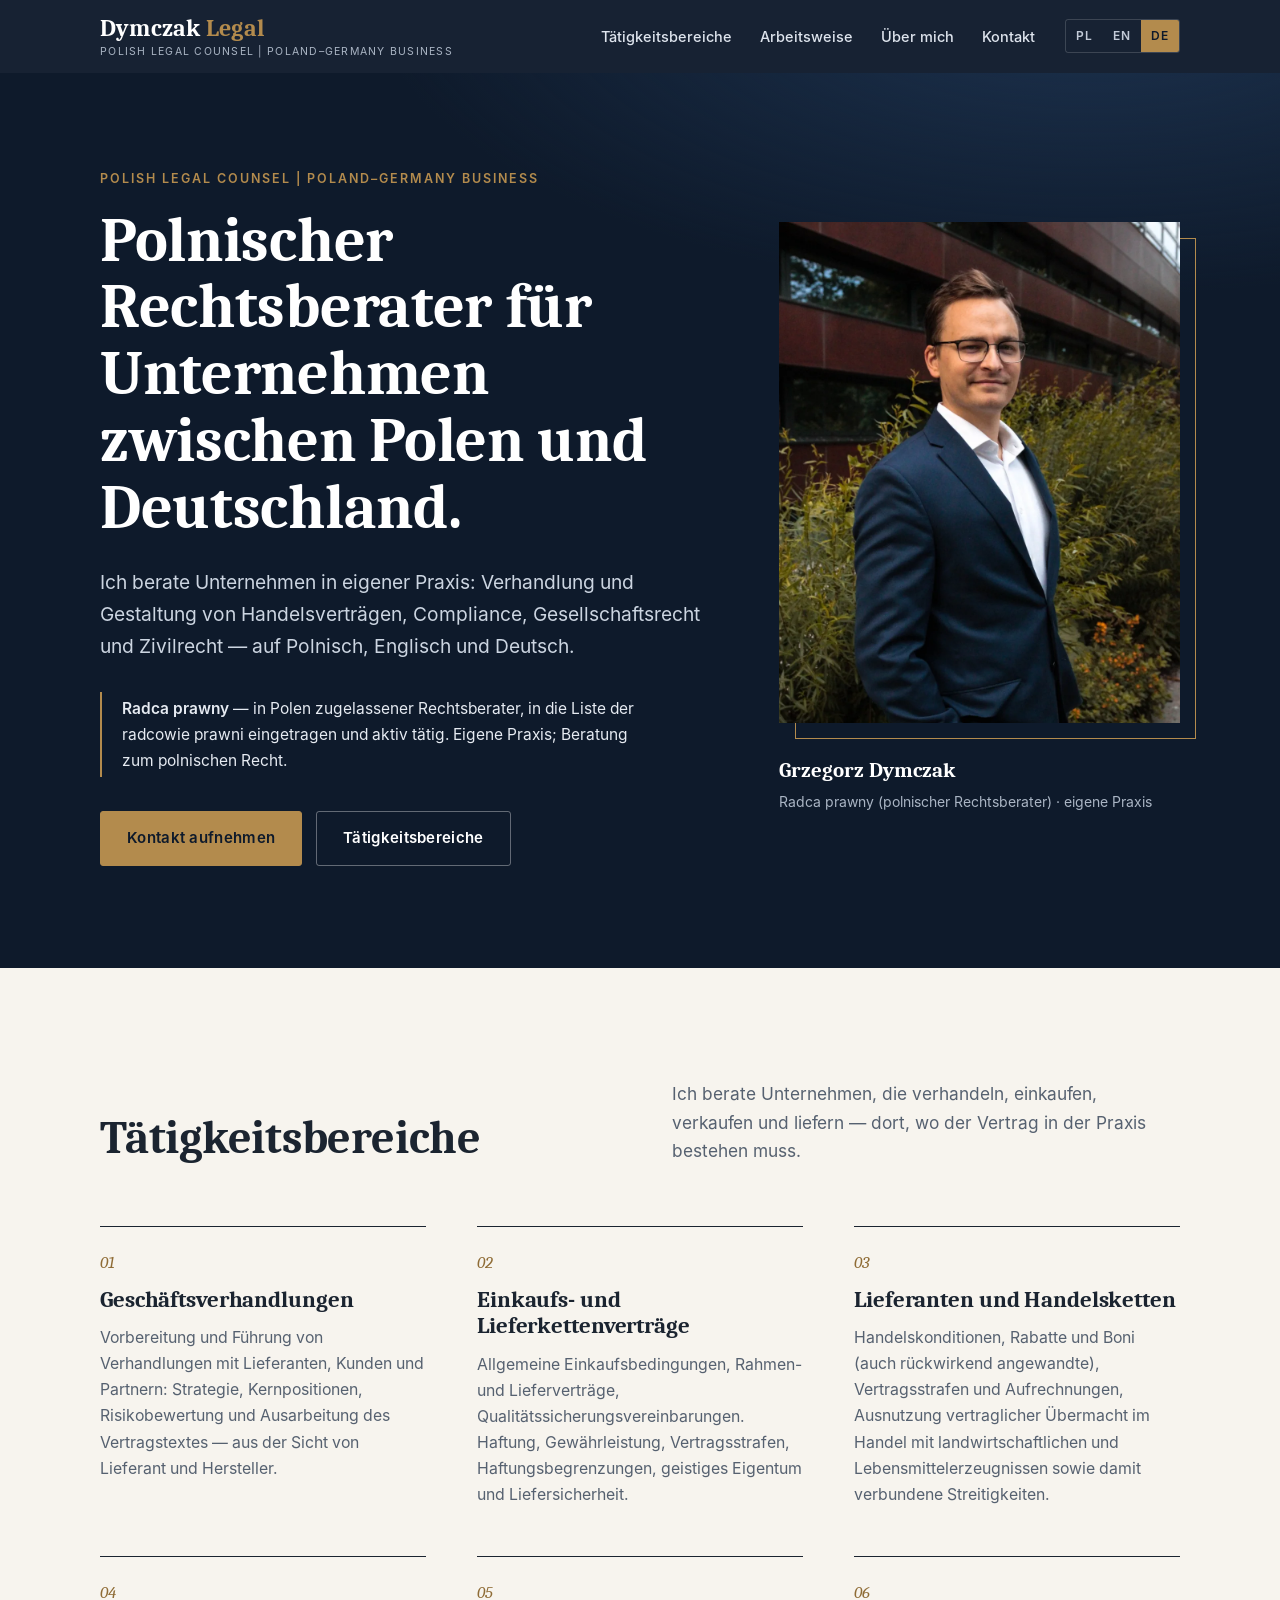
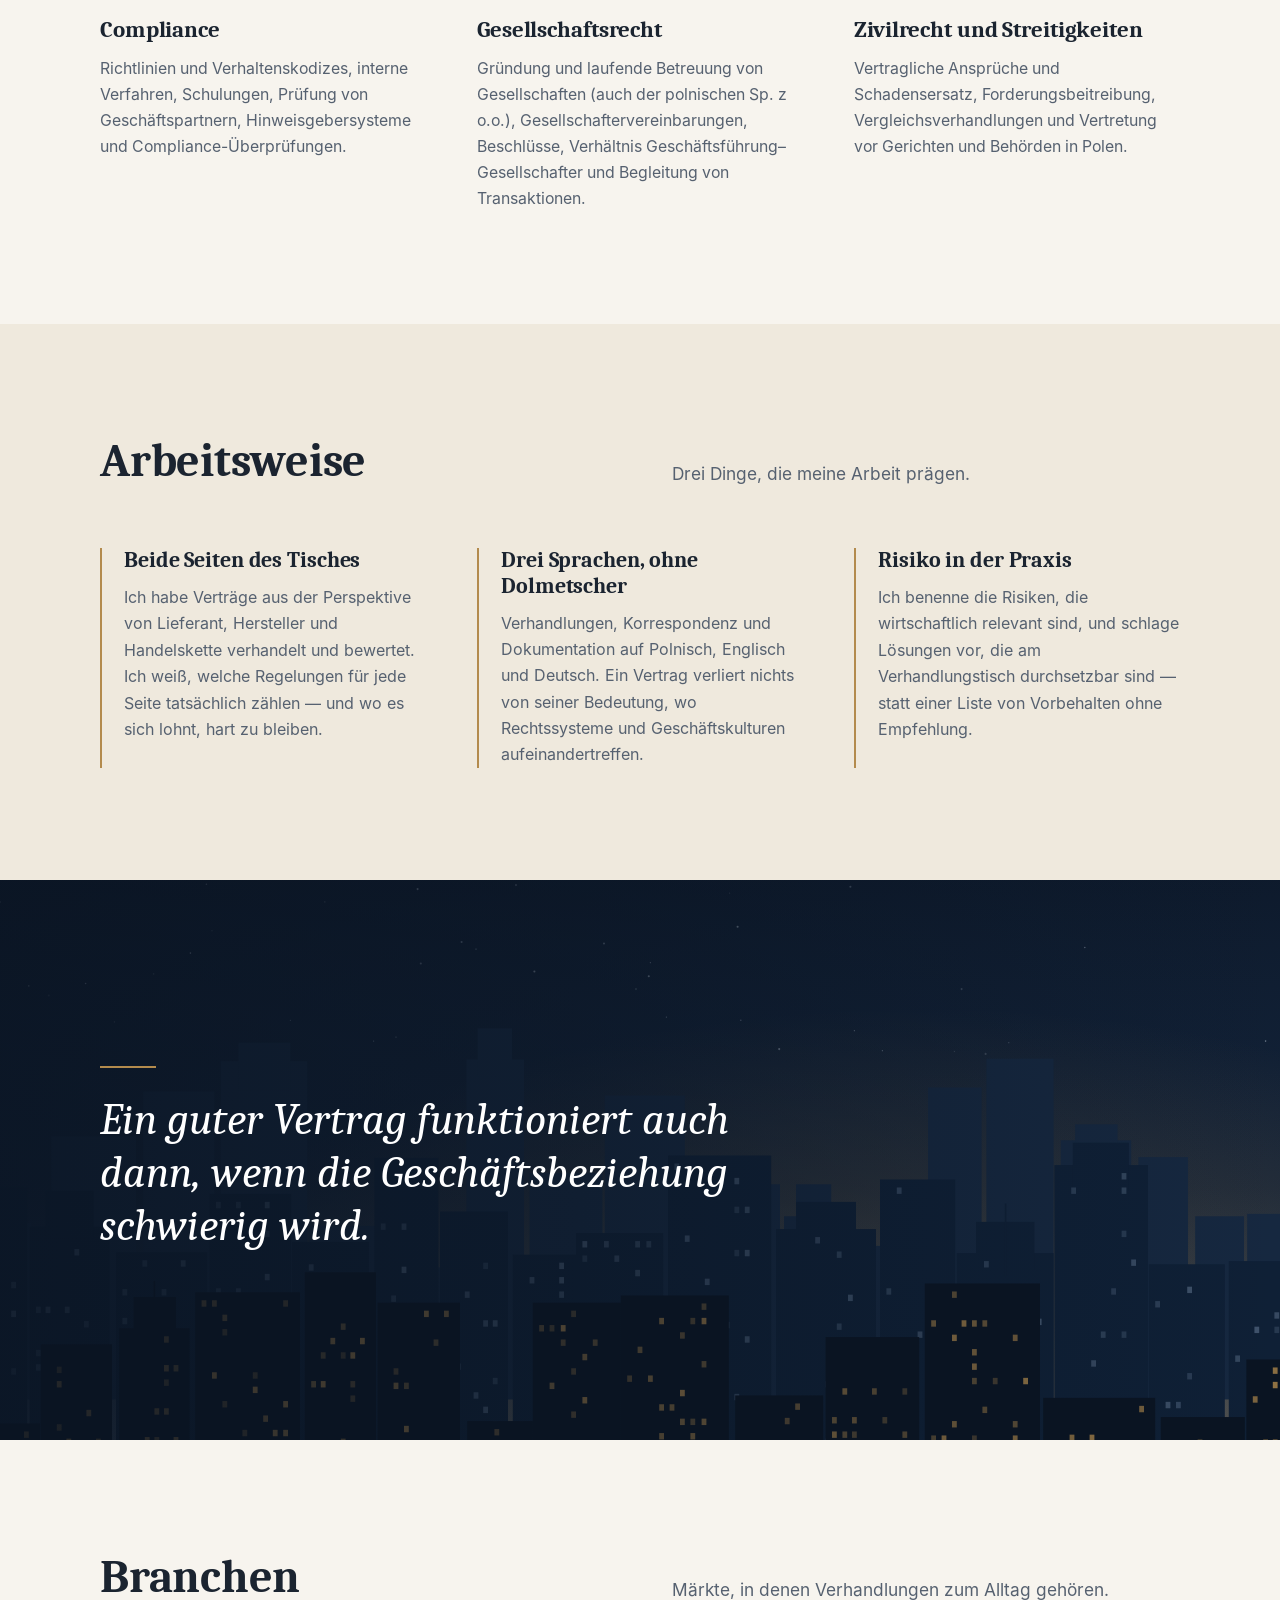
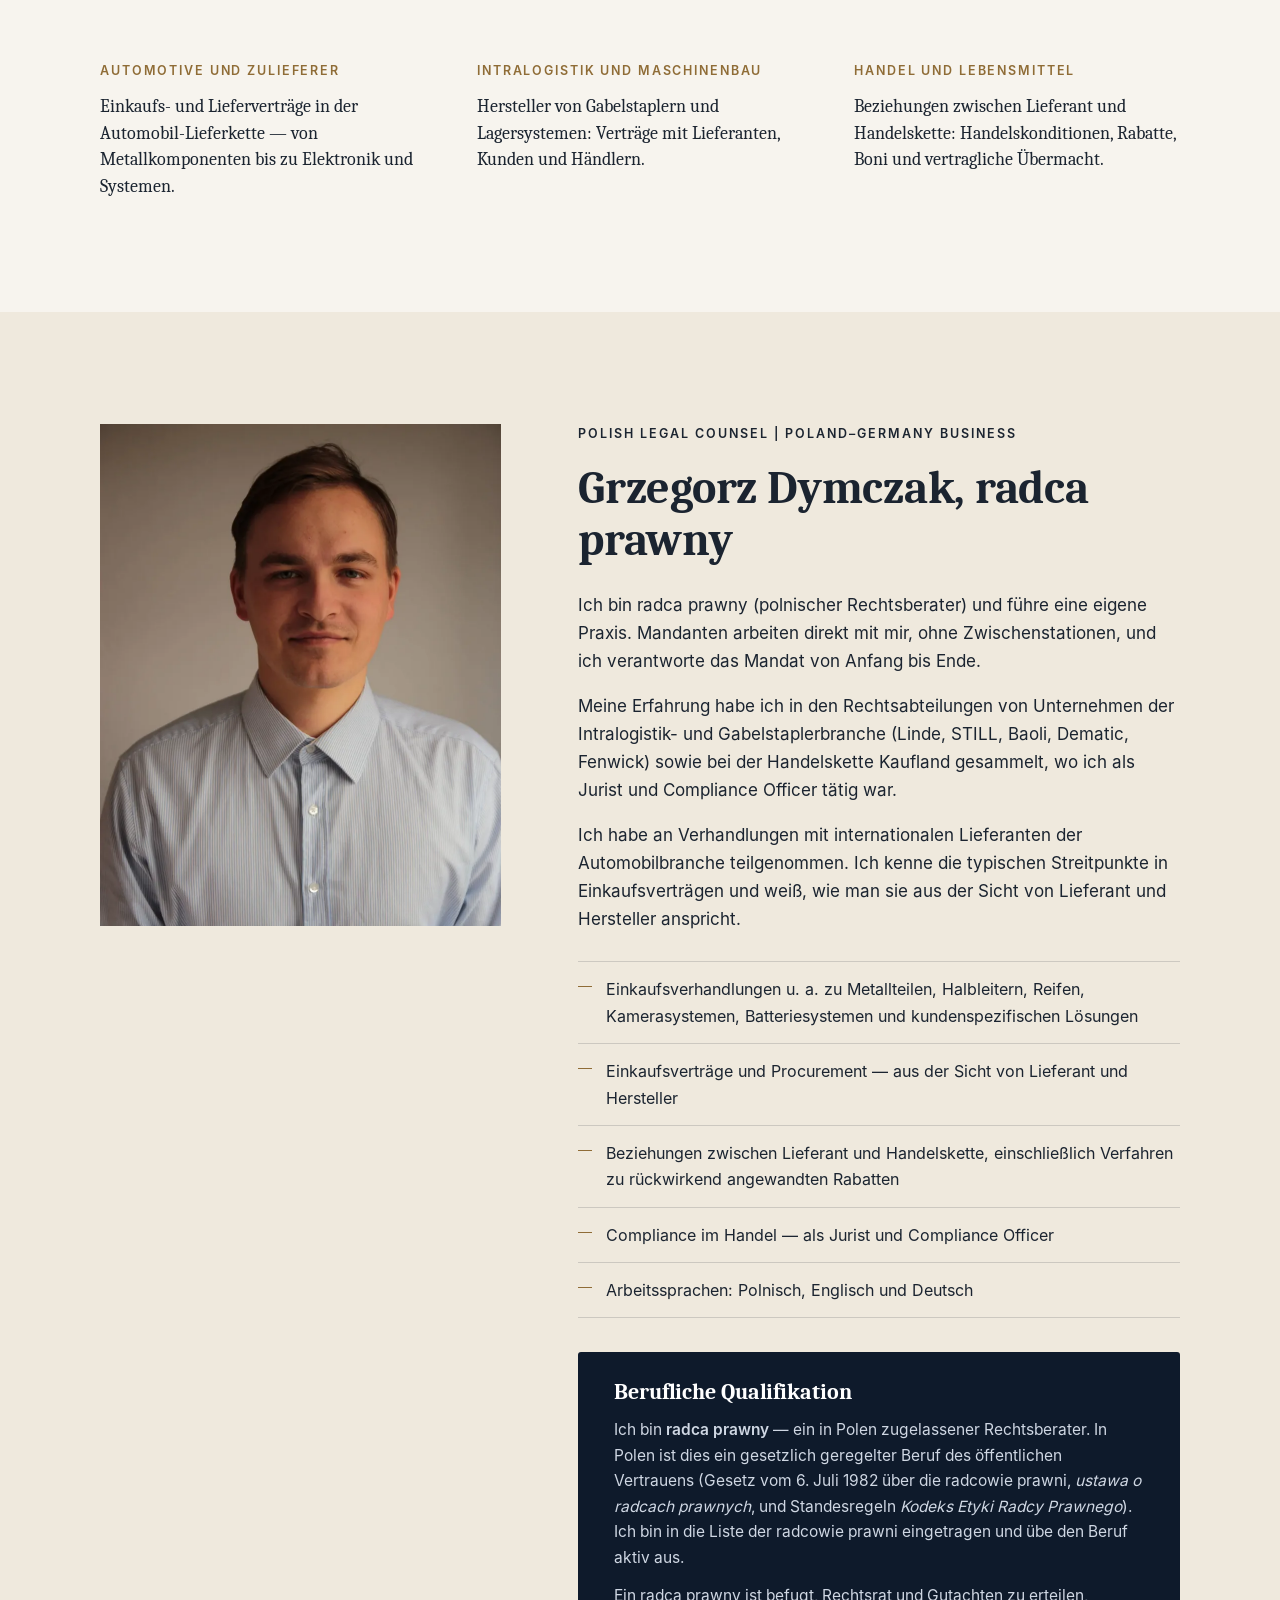
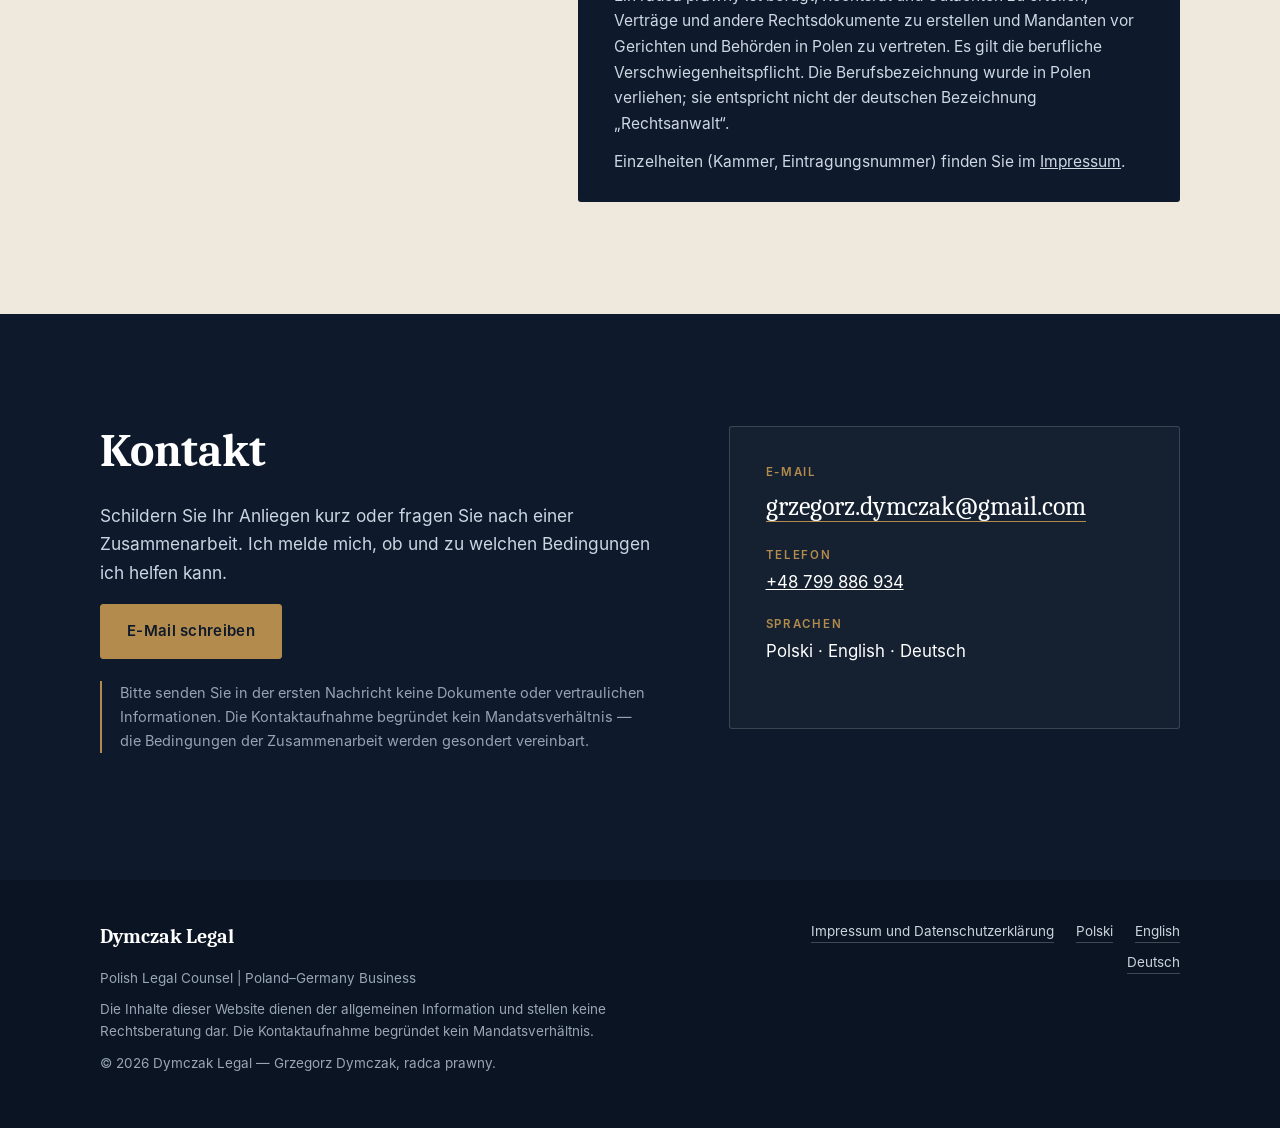
==== de/index.html @ 297b5762 "Add files via upload" ====
<!doctype html>
<html lang="de">
<head>
<meta charset="utf-8">
<meta name="viewport" content="width=device-width, initial-scale=1">
<title>Dymczak Legal — Polnischer Rechtsberater (radca prawny) | Polen–Deutschland</title>
<meta name="description" content="Grzegorz Dymczak, radca prawny — in Polen zugelassener Rechtsberater in eigener Praxis. Verhandlungen, Einkaufs- und Lieferverträge, Compliance, Gesellschaftsrecht und Zivilrecht. Beratung auf Polnisch, Englisch und Deutsch.">
<link rel="canonical" href="https://dymczaklegal.com/de/">
<link rel="alternate" hreflang="pl" href="https://dymczaklegal.com/pl/">
<link rel="alternate" hreflang="en" href="https://dymczaklegal.com/en/">
<link rel="alternate" hreflang="de" href="https://dymczaklegal.com/de/">
<link rel="alternate" hreflang="x-default" href="https://dymczaklegal.com/">
<meta name="theme-color" content="#0e1a2b">
<meta property="og:type" content="website">
<meta property="og:site_name" content="Dymczak Legal">
<meta property="og:title" content="Dymczak Legal — Polnischer Rechtsberater (radca prawny) | Polen–Deutschland">
<meta property="og:description" content="Grzegorz Dymczak, radca prawny — in Polen zugelassener Rechtsberater in eigener Praxis. Verhandlungen, Einkaufs- und Lieferverträge, Compliance, Gesellschaftsrecht und Zivilrecht. Beratung auf Polnisch, Englisch und Deutsch.">
<meta property="og:url" content="https://dymczaklegal.com/de/">
<meta property="og:locale" content="de_DE">
<meta property="og:image" content="https://dymczaklegal.com/assets/img/og.jpg">
<meta name="twitter:card" content="summary_large_image">
<link rel="icon" href="../favicon.svg" type="image/svg+xml">
<link rel="stylesheet" href="../assets/css/style.css">
<script type="application/ld+json">{"@context": "https://schema.org", "@type": "ProfessionalService", "name": "Dymczak Legal", "url": "https://dymczaklegal.com/de/", "description": "Grzegorz Dymczak, radca prawny — in Polen zugelassener Rechtsberater in eigener Praxis. Verhandlungen, Einkaufs- und Lieferverträge, Compliance, Gesellschaftsrecht und Zivilrecht. Beratung auf Polnisch, Englisch und Deutsch.", "knowsLanguage": ["pl", "en", "de"], "areaServed": ["PL", "DE"], "founder": {"@type": "Person", "name": "Grzegorz Dymczak", "jobTitle": "Radca prawny (polnischer Rechtsberater)", "knowsLanguage": ["pl", "en", "de"]}, "image": "https://dymczaklegal.com/assets/img/og.jpg"}</script>
</head>
<body>
<a class="skip" href="#main">Zum Inhalt springen</a>
<header class="site-header">
 <div class="wrap header-inner">
  <a class="brand" href="./" aria-label="Dymczak Legal">
   <span class="brand__name">Dymczak <span>Legal</span></span>
   <span class="brand__sub">Polish Legal Counsel | Poland–Germany Business</span>
  </a>
  <button class="menu-btn" type="button" aria-expanded="false" aria-controls="site-nav">Menü</button>
  <nav class="nav" id="site-nav" aria-label="Menu">
   <ul class="nav__list"><li><a href="#services">Tätigkeitsbereiche</a></li><li><a href="#approach">Arbeitsweise</a></li><li><a href="#about">Über mich</a></li><li><a href="#contact">Kontakt</a></li></ul>
   <div class="lang" role="group" aria-label="Sprache"><a href="../pl/" hreflang="pl" lang="pl">PL</a><a href="../en/" hreflang="en" lang="en">EN</a><a href="../de/" hreflang="de" lang="de" aria-current="true">DE</a></div>
  </nav>
 </div>
</header>
<main id="main">

<section class="hero">
 <div class="wrap hero__grid">
  <div>
   <p class="eyebrow">Polish Legal Counsel | Poland–Germany Business</p>
   <h1>Polnischer Rechtsberater für Unternehmen zwischen Polen und Deutschland.</h1>
   <p class="hero__lead">Ich berate Unternehmen in eigener Praxis: Verhandlung und Gestaltung von Handelsverträgen, Compliance, Gesellschaftsrecht und Zivilrecht — auf Polnisch, Englisch und Deutsch.</p>
   <p class="hero__cred"><strong>Radca prawny</strong> — in Polen zugelassener Rechtsberater, in die Liste der radcowie prawni eingetragen und aktiv tätig. Eigene Praxis; Beratung zum polnischen Recht.</p>
   <div class="hero__cta">
    <a class="btn btn--primary" href="#contact">Kontakt aufnehmen</a>
    <a class="btn btn--ghost" href="#services">Tätigkeitsbereiche</a>
   </div>
  </div>
  <figure class="portrait">
   <div class="portrait__img"><img src="../assets/img/portrait-suit.webp" width="1000" height="1500" alt="Grzegorz Dymczak, polnischer Rechtsberater, im dunkelblauen Anzug" fetchpriority="high"></div>
   <figcaption><strong>Grzegorz Dymczak</strong>Radca prawny (polnischer Rechtsberater) · eigene Praxis</figcaption>
  </figure>
 </div>
</section>

<section class="section" id="services">
 <div class="wrap">
  <div class="section__head"><h2>Tätigkeitsbereiche</h2><p>Ich berate Unternehmen, die verhandeln, einkaufen, verkaufen und liefern — dort, wo der Vertrag in der Praxis bestehen muss.</p></div>
  <div class="services"><article class="service"><span class="service__n">01</span><h3>Geschäftsverhandlungen</h3><p>Vorbereitung und Führung von Verhandlungen mit Lieferanten, Kunden und Partnern: Strategie, Kernpositionen, Risikobewertung und Ausarbeitung des Vertragstextes — aus der Sicht von Lieferant und Hersteller.</p></article><article class="service"><span class="service__n">02</span><h3>Einkaufs- und Lieferkettenverträge</h3><p>Allgemeine Einkaufsbedingungen, Rahmen- und Liefer­verträge, Qualitätssicherungsvereinbarungen. Haftung, Gewährleistung, Vertragsstrafen, Haftungsbegrenzungen, geistiges Eigentum und Liefersicherheit.</p></article><article class="service"><span class="service__n">03</span><h3>Lieferanten und Handelsketten</h3><p>Handelskonditionen, Rabatte und Boni (auch rückwirkend angewandte), Vertragsstrafen und Aufrechnungen, Ausnutzung vertraglicher Übermacht im Handel mit landwirtschaftlichen und Lebensmittelerzeugnissen sowie damit verbundene Streitigkeiten.</p></article><article class="service"><span class="service__n">04</span><h3>Compliance</h3><p>Richtlinien und Verhaltenskodizes, interne Verfahren, Schulungen, Prüfung von Geschäftspartnern, Hinweisgebersysteme und Compliance-Überprüfungen.</p></article><article class="service"><span class="service__n">05</span><h3>Gesellschaftsrecht</h3><p>Gründung und laufende Betreuung von Gesellschaften (auch der polnischen Sp. z o.o.), Gesellschaftervereinbarungen, Beschlüsse, Verhältnis Geschäftsführung–Gesellschafter und Begleitung von Transaktionen.</p></article><article class="service"><span class="service__n">06</span><h3>Zivilrecht und Streitigkeiten</h3><p>Vertragliche Ansprüche und Schadensersatz, Forderungsbeitreibung, Vergleichsverhandlungen und Vertretung vor Gerichten und Behörden in Polen.</p></article></div>
 </div>
</section>

<section class="section section--alt" id="approach">
 <div class="wrap">
  <div class="section__head"><h2>Arbeitsweise</h2><p>Drei Dinge, die meine Arbeit prägen.</p></div>
  <div class="pillars"><div class="pillar"><h3>Beide Seiten des Tisches</h3><p>Ich habe Verträge aus der Perspektive von Lieferant, Hersteller und Handelskette verhandelt und bewertet. Ich weiß, welche Regelungen für jede Seite tatsächlich zählen — und wo es sich lohnt, hart zu bleiben.</p></div><div class="pillar"><h3>Drei Sprachen, ohne Dolmetscher</h3><p>Verhandlungen, Korrespondenz und Dokumentation auf Polnisch, Englisch und Deutsch. Ein Vertrag verliert nichts von seiner Bedeutung, wo Rechtssysteme und Geschäftskulturen aufeinandertreffen.</p></div><div class="pillar"><h3>Risiko in der Praxis</h3><p>Ich benenne die Risiken, die wirtschaftlich relevant sind, und schlage Lösungen vor, die am Verhandlungstisch durchsetzbar sind — statt einer Liste von Vorbehalten ohne Empfehlung.</p></div></div>
 </div>
</section>

<section class="band" aria-label="Ein guter Vertrag funktioniert auch dann, wenn die Geschäftsbeziehung schwierig wird.">
 <img class="band__img" src="../assets/img/skyline.svg" width="1600" height="900" alt="Stilisierte Grafik: Stadtsilhouette in der Dämmerung" loading="lazy">
 <div class="wrap"><blockquote>Ein guter Vertrag funktioniert auch dann, wenn die Geschäftsbeziehung schwierig wird.</blockquote></div>
</section>

<section class="section">
 <div class="wrap">
  <div class="section__head"><h2>Branchen</h2><p>Märkte, in denen Verhandlungen zum Alltag gehören.</p></div>
  <div class="industries"><div class="industry"><h3>Automotive und Zulieferer</h3><p>Einkaufs- und Lieferverträge in der Automobil-Lieferkette — von Metallkomponenten bis zu Elektronik und Systemen.</p></div><div class="industry"><h3>Intralogistik und Maschinenbau</h3><p>Hersteller von Gabelstaplern und Lagersystemen: Verträge mit Lieferanten, Kunden und Händlern.</p></div><div class="industry"><h3>Handel und Lebensmittel</h3><p>Beziehungen zwischen Lieferant und Handelskette: Handelskonditionen, Rabatte, Boni und vertragliche Übermacht.</p></div></div>
 </div>
</section>

<section class="section section--alt" id="about">
 <div class="wrap about">
  <figure class="about__photo"><img src="../assets/img/portrait-shirt.webp" width="800" height="1200" alt="Grzegorz Dymczak — Porträt" loading="lazy"></figure>
  <div>
   <p class="eyebrow eyebrow--dark">Polish Legal Counsel | Poland–Germany Business</p>
   <h2>Grzegorz Dymczak, radca prawny</h2>
   <p>Ich bin radca prawny (polnischer Rechtsberater) und führe eine eigene Praxis. Mandanten arbeiten direkt mit mir, ohne Zwischenstationen, und ich verantworte das Mandat von Anfang bis Ende.</p><p>Meine Erfahrung habe ich in den Rechtsabteilungen von Unternehmen der Intralogistik- und Gabelstaplerbranche (Linde, STILL, Baoli, Dematic, Fenwick) sowie bei der Handelskette Kaufland gesammelt, wo ich als Jurist und Compliance Officer tätig war.</p><p>Ich habe an Verhandlungen mit internationalen Lieferanten der Automobilbranche teilgenommen. Ich kenne die typischen Streitpunkte in Einkaufsverträgen und weiß, wie man sie aus der Sicht von Lieferant und Hersteller anspricht.</p>
   <ul class="highlights"><li>Einkaufsverhandlungen u. a. zu Metallteilen, Halbleitern, Reifen, Kamerasystemen, Batteriesystemen und kundenspezifischen Lösungen</li><li>Einkaufsverträge und Procurement — aus der Sicht von Lieferant und Hersteller</li><li>Beziehungen zwischen Lieferant und Handelskette, einschließlich Verfahren zu rückwirkend angewandten Rabatten</li><li>Compliance im Handel — als Jurist und Compliance Officer</li><li>Arbeitssprachen: Polnisch, Englisch und Deutsch</li></ul>
   <div class="quals"><h3>Berufliche Qualifikation</h3><p>Ich bin <strong>radca prawny</strong> — ein in Polen zugelassener Rechtsberater. In Polen ist dies ein gesetzlich geregelter Beruf des öffentlichen Vertrauens (Gesetz vom 6. Juli 1982 über die radcowie prawni, <em>ustawa o radcach prawnych</em>, und Standesregeln <em>Kodeks Etyki Radcy Prawnego</em>). Ich bin in die Liste der radcowie prawni eingetragen und übe den Beruf aktiv aus.</p><p>Ein radca prawny ist befugt, Rechtsrat und Gutachten zu erteilen, Verträge und andere Rechtsdokumente zu erstellen und Mandanten vor Gerichten und Behörden in Polen zu vertreten. Es gilt die berufliche Verschwiegenheitspflicht. Die Berufsbezeichnung wurde in Polen verliehen; sie entspricht nicht der deutschen Bezeichnung „Rechtsanwalt“.</p><p>Einzelheiten (Kammer, Eintragungsnummer) finden Sie im <a href="impressum.html">Impressum</a>.</p></div>
  </div>
 </div>
</section>

<section class="section contact" id="contact">
 <div class="wrap contact__grid">
  <div>
   <h2>Kontakt</h2>
   <p class="contact__text">Schildern Sie Ihr Anliegen kurz oder fragen Sie nach einer Zusammenarbeit. Ich melde mich, ob und zu welchen Bedingungen ich helfen kann.</p>
   <p><a class="btn btn--primary" href="mailto:grzegorz.dymczak@gmail.com?subject=Anfrage%20—%20Dymczak%20Legal">E-Mail schreiben</a></p>
   <p class="contact__note">Bitte senden Sie in der ersten Nachricht keine Dokumente oder vertraulichen Informationen. Die Kontaktaufnahme begründet kein Mandatsverhältnis — die Bedingungen der Zusammenarbeit werden gesondert vereinbart.</p>
  </div>
  <div class="card">
   <dl>
    <dt>E-Mail</dt><dd><a class="mail" href="mailto:grzegorz.dymczak@gmail.com">grzegorz.dymczak@gmail.com</a></dd>
    <dt>Telefon</dt><dd><a href="tel:+48799886934">+48 799 886 934</a></dd>
    <dt>Sprachen</dt><dd>Polski · English · Deutsch</dd>
    
   </dl>
  </div>
 </div>
</section>

</main>
<footer class="site-footer">
 <div class="wrap footer-grid">
  <div>
   <p class="footer-brand">Dymczak Legal</p>
   <p>Polish Legal Counsel | Poland–Germany Business</p>
   <p>Die Inhalte dieser Website dienen der allgemeinen Information und stellen keine Rechtsberatung dar. Die Kontaktaufnahme begründet kein Mandatsverhältnis.</p>
   <p>© 2026 Dymczak Legal — Grzegorz Dymczak, radca prawny.</p>
  </div>
  <div class="footer-links">
   <a href="impressum.html">Impressum und Datenschutzerklärung</a>
   <a href="../pl/" hreflang="pl" lang="pl">Polski</a><a href="../en/" hreflang="en" lang="en">English</a><a href="../de/" hreflang="de" lang="de">Deutsch</a>
  </div>
 </div>
</footer>
<script src="../assets/js/main.js" defer></script>
</body>
</html>
---- assets/css/style.css ----
/* Dymczak Legal — style.css
   Fonts are self-hosted (Inter, Caladea) — no external requests. */

@font-face { font-family: "Inter"; font-weight: 400; font-style: normal; font-display: swap; src: url("../fonts/inter-Regular.woff") format("woff"); }
@font-face { font-family: "Inter"; font-weight: 500; font-style: normal; font-display: swap; src: url("../fonts/inter-Medium.woff") format("woff"); }
@font-face { font-family: "Inter"; font-weight: 600; font-style: normal; font-display: swap; src: url("../fonts/inter-SemiBold.woff") format("woff"); }
@font-face { font-family: "Caladea"; font-weight: 400; font-style: normal; font-display: swap; src: url("../fonts/caladea-Regular.woff") format("woff"); }
@font-face { font-family: "Caladea"; font-weight: 700; font-style: normal; font-display: swap; src: url("../fonts/caladea-Bold.woff") format("woff"); }
@font-face { font-family: "Caladea"; font-weight: 400; font-style: italic; font-display: swap; src: url("../fonts/caladea-Italic.woff") format("woff"); }

:root {
  --navy: #0e1a2b;
  --navy-2: #15263c;
  --navy-3: #0a1422;
  --paper: #f7f4ee;
  --paper-2: #efe9dd;
  --ink: #1b2430;
  --muted: #566170;
  --brass: #b38b4d;
  --brass-dark: #8f6c36;
  --line: rgba(27, 36, 48, .16);
  --line-light: rgba(255, 255, 255, .16);
  --serif: "Caladea", Cambria, Georgia, "Times New Roman", serif;
  --sans: "Inter", system-ui, -apple-system, "Segoe UI", Roboto, Arial, sans-serif;
  --wrap: 1160px;
  --gutter: clamp(20px, 4vw, 40px);
}

*, *::before, *::after { box-sizing: border-box; }
html { scroll-behavior: smooth; scroll-padding-top: 84px; -webkit-text-size-adjust: 100%; }
body { margin: 0; font-family: var(--sans); font-size: 17px; line-height: 1.65; color: var(--ink); background: var(--paper); -webkit-font-smoothing: antialiased; }
img { max-width: 100%; height: auto; display: block; }
a { color: inherit; }
h1, h2, h3, h4 { font-family: var(--serif); font-weight: 700; line-height: 1.14; margin: 0 0 .5em; letter-spacing: -.005em; }
p { margin: 0 0 1em; }
ul { margin: 0; padding: 0; list-style: none; }

.wrap { width: 100%; max-width: var(--wrap); margin: 0 auto; padding-left: var(--gutter); padding-right: var(--gutter); }
.skip { position: absolute; left: -9999px; top: 8px; background: #fff; color: var(--navy); padding: 10px 16px; z-index: 100; border-radius: 3px; }
.skip:focus { left: 8px; }
:focus-visible { outline: 2px solid var(--brass); outline-offset: 3px; }
.eyebrow { font-family: var(--sans); font-size: 12.5px; font-weight: 600; letter-spacing: .16em; text-transform: uppercase; color: var(--brass); margin: 0 0 18px; }
.eyebrow--dark { color: var(--brass-dark); }

/* ---------- Header ---------- */
.site-header { position: sticky; top: 0; z-index: 50; background: rgba(14, 26, 43, .96); backdrop-filter: blur(8px); -webkit-backdrop-filter: blur(8px); color: #fff; border-bottom: 1px solid transparent; transition: border-color .2s, box-shadow .2s; }
.site-header.is-scrolled { border-bottom-color: var(--line-light); box-shadow: 0 6px 24px rgba(0, 0, 0, .18); }
.header-inner { display: flex; align-items: center; justify-content: space-between; gap: 24px; min-height: 72px; }
.brand { text-decoration: none; display: flex; flex-direction: column; line-height: 1.1; }
.brand__name { font-family: var(--serif); font-weight: 700; font-size: 24px; letter-spacing: .01em; }
.brand__name span { color: var(--brass); }
.brand__sub { font-size: 10.5px; letter-spacing: .12em; text-transform: uppercase; color: #aab5c4; margin-top: 5px; }
.nav { display: flex; align-items: center; gap: 30px; }
.nav__list { display: flex; gap: 28px; }
.nav__list a { text-decoration: none; font-size: 14.5px; font-weight: 500; color: #dfe5ee; padding: 6px 0; border-bottom: 1px solid transparent; }
.nav__list a:hover { color: #fff; border-bottom-color: var(--brass); }
.lang { display: flex; border: 1px solid var(--line-light); border-radius: 3px; overflow: hidden; }
.lang a { text-decoration: none; font-size: 12px; font-weight: 600; letter-spacing: .08em; padding: 6px 10px; color: #c3cbd8; }
.lang a:hover { color: #fff; background: rgba(255, 255, 255, .08); }
.lang a[aria-current="true"] { background: var(--brass); color: var(--navy); }
.menu-btn { display: none; background: none; border: 1px solid var(--line-light); color: #fff; border-radius: 3px; padding: 8px 12px; font: inherit; font-size: 13px; font-weight: 600; letter-spacing: .06em; cursor: pointer; }

/* ---------- Buttons ---------- */
.btn { display: inline-block; text-decoration: none; font-weight: 600; font-size: 15px; letter-spacing: .02em; padding: 14px 26px; border-radius: 3px; border: 1px solid var(--brass); transition: background .15s, color .15s, border-color .15s; }
.btn--primary { background: var(--brass); color: var(--navy); }
.btn--primary:hover { background: #c79d5c; border-color: #c79d5c; }
.btn--ghost { color: #fff; border-color: rgba(255, 255, 255, .35); }
.btn--ghost:hover { border-color: #fff; background: rgba(255, 255, 255, .06); }

/* ---------- Hero ---------- */
.hero { background: radial-gradient(1200px 520px at 85% -10%, #1d3350 0%, rgba(29, 51, 80, 0) 60%), var(--navy); color: #fff; padding: clamp(48px, 8vw, 96px) 0 clamp(56px, 8vw, 104px); overflow: hidden; }
.hero__grid { display: grid; grid-template-columns: 1.2fr .8fr; gap: clamp(32px, 6vw, 84px); align-items: center; }
.hero h1 { font-size: clamp(2.35rem, 4.9vw, 3.9rem); line-height: 1.07; margin-bottom: 26px; color: #fff; }
.hero__lead { font-size: clamp(1.05rem, 1.5vw, 1.22rem); color: #ccd5e1; max-width: 36em; }
.hero__cred { margin: 30px 0 34px; padding: 4px 0 4px 20px; border-left: 2px solid var(--brass); color: #e6ebf2; font-size: 15.5px; max-width: 36em; }
.hero__cta { display: flex; flex-wrap: wrap; gap: 14px; }
.portrait { position: relative; margin: 0; justify-self: end; width: 100%; max-width: 420px; }
.portrait__img { position: relative; }
.portrait__img::before { content: ""; position: absolute; inset: 0; border: 1px solid var(--brass); transform: translate(16px, 16px); z-index: 0; }
.portrait img { position: relative; z-index: 1; width: 100%; aspect-ratio: 4 / 5; object-fit: cover; object-position: 50% 18%; background: var(--navy-2); }
.portrait figcaption { position: relative; z-index: 1; margin-top: 30px; font-size: 14px; color: #aab5c4; }
.portrait figcaption strong { display: block; font-family: var(--serif); font-size: 21px; color: #fff; font-weight: 700; margin-bottom: 2px; }

/* ---------- Sections ---------- */
.section { padding: clamp(60px, 9vw, 112px) 0; }
.section--alt { background: var(--paper-2); }
.section__head { display: grid; grid-template-columns: 1fr 1fr; gap: clamp(20px, 5vw, 80px); align-items: end; margin-bottom: clamp(36px, 5vw, 60px); }
.section__head h2 { font-size: clamp(2rem, 3.6vw, 2.9rem); margin: 0; }
.section__head p { color: var(--muted); font-size: 1.08rem; margin: 0; }

.services { display: grid; grid-template-columns: repeat(3, 1fr); gap: 48px clamp(28px, 4vw, 56px); }
.service { border-top: 1px solid var(--ink); padding-top: 22px; }
.service__n { font-family: var(--serif); font-style: italic; color: var(--brass-dark); font-size: 17px; display: block; margin-bottom: 10px; }
.service h3 { font-size: 1.45rem; margin-bottom: 12px; }
.service p { color: var(--muted); font-size: 15.8px; margin: 0; }

.pillars { display: grid; grid-template-columns: repeat(3, 1fr); gap: clamp(24px, 4vw, 56px); }
.pillar { padding-left: 22px; border-left: 2px solid var(--brass); }
.pillar h3 { font-size: 1.4rem; margin-bottom: 10px; }
.pillar p { color: var(--muted); margin: 0; font-size: 16px; }

/* ---------- Photo band ---------- */
.band { position: relative; min-height: clamp(380px, 52vw, 560px); display: grid; align-items: center; color: #fff; overflow: hidden; background: var(--navy); }
.band__img { position: absolute; inset: 0; width: 100%; height: 100%; object-fit: cover; object-position: 50% 55%; }
.band::after { content: ""; position: absolute; inset: 0; background: linear-gradient(90deg, rgba(10, 20, 34, .78) 0%, rgba(10, 20, 34, .5) 45%, rgba(10, 20, 34, 0) 100%); }
.band .wrap { position: relative; z-index: 2; padding-top: 56px; padding-bottom: 56px; }
.band blockquote { margin: 0; max-width: 17em; font-family: var(--serif); font-style: italic; font-size: clamp(1.7rem, 3.4vw, 2.75rem); line-height: 1.22; }
.band blockquote::before { content: ""; display: block; width: 56px; height: 2px; background: var(--brass); margin-bottom: 26px; }

/* ---------- Industries ---------- */
.industries { display: grid; grid-template-columns: repeat(3, 1fr); gap: clamp(24px, 4vw, 56px); }
.industry h3 { font-family: var(--sans); font-size: 12.5px; letter-spacing: .15em; text-transform: uppercase; color: var(--brass-dark); margin-bottom: 14px; font-weight: 600; }
.industry p { font-size: 1.12rem; line-height: 1.5; color: var(--ink); margin: 0; font-family: var(--serif); }

/* ---------- About ---------- */
.about { display: grid; grid-template-columns: .8fr 1.2fr; gap: clamp(32px, 6vw, 88px); align-items: start; }
.about__photo { position: sticky; top: 100px; margin: 0; }
.about__photo img { width: 100%; aspect-ratio: 4 / 5; object-fit: cover; object-position: 50% 20%; }
.about h2 { font-size: clamp(2rem, 3.6vw, 2.9rem); }
.about p { color: var(--ink); }
.highlights { margin: 28px 0; border-top: 1px solid var(--line); }
.highlights li { padding: 14px 0 14px 28px; border-bottom: 1px solid var(--line); position: relative; font-size: 16px; }
.highlights li::before { content: ""; position: absolute; left: 0; top: 24px; width: 14px; height: 1px; background: var(--brass-dark); }
.quals { background: var(--navy); color: #e6ebf2; padding: 28px clamp(22px, 3vw, 36px); border-radius: 3px; margin-top: 34px; }
.quals h3 { font-size: 1.35rem; color: #fff; margin-bottom: 12px; }
.quals p { color: #cfd7e3; font-size: 15.5px; margin-bottom: .8em; }
.quals p:last-child { margin-bottom: 0; }

/* ---------- Contact ---------- */
.contact { background: var(--navy); color: #fff; }
.contact__grid { display: grid; grid-template-columns: 1.1fr .9fr; gap: clamp(32px, 6vw, 88px); align-items: start; }
.contact h2 { font-size: clamp(2rem, 3.6vw, 2.9rem); color: #fff; }
.contact__text { color: #ccd5e1; font-size: 1.08rem; }
.contact__note { color: #97a3b3; font-size: 14.5px; margin-top: 22px; padding-left: 18px; border-left: 2px solid var(--brass); }
.card { border: 1px solid var(--line-light); padding: clamp(24px, 3vw, 36px); background: rgba(255, 255, 255, .03); border-radius: 3px; }
.card dl { margin: 0 0 26px; }
.card dt { font-size: 11.5px; letter-spacing: .15em; text-transform: uppercase; color: var(--brass); font-weight: 600; margin-top: 18px; }
.card dt:first-child { margin-top: 0; }
.card dd { margin: 4px 0 0; font-size: 1.05rem; color: #fff; }
.card a.mail { font-family: var(--serif); font-size: clamp(1.25rem, 2.2vw, 1.6rem); text-decoration: none; border-bottom: 1px solid var(--brass); word-break: break-all; }
.card a.mail:hover { color: var(--brass); }

/* ---------- Footer ---------- */
.site-footer { background: var(--navy-3); color: #9aa6b6; font-size: 13.5px; padding: 40px 0 44px; }
.footer-grid { display: grid; grid-template-columns: 1.3fr 1fr; gap: 32px 60px; }
.footer-brand { font-family: var(--serif); font-size: 20px; font-weight: 700; color: #fff; margin: 0 0 8px; }
.site-footer p { margin: 0 0 .7em; max-width: 46em; }
.footer-links { display: flex; flex-wrap: wrap; gap: 8px 22px; align-content: start; justify-content: flex-end; }
.footer-links a { color: #cbd3de; text-decoration: none; border-bottom: 1px solid rgba(255, 255, 255, .22); }
.footer-links a:hover { color: #fff; border-bottom-color: var(--brass); }

/* ---------- Legal pages ---------- */
.page-head { background: var(--navy); color: #fff; padding: clamp(40px, 6vw, 72px) 0; }
.page-head h1 { font-size: clamp(2rem, 4vw, 3rem); margin: 0; color: #fff; }
.legal { padding: clamp(40px, 6vw, 72px) 0 clamp(60px, 8vw, 100px); }
.legal .wrap { max-width: 820px; }
.legal h2 { font-size: 1.6rem; margin-top: 2.2em; padding-top: 1.2em; border-top: 1px solid var(--line); }
.legal h2:first-of-type { margin-top: 0; border-top: 0; padding-top: 0; }
.legal h3 { font-size: 1.15rem; margin-top: 1.6em; }
.legal ul { list-style: disc; padding-left: 1.3em; margin-bottom: 1em; }
.legal li { margin-bottom: .35em; }
.legal dl { display: grid; grid-template-columns: 220px 1fr; gap: 8px 24px; margin: 0 0 1em; }
.legal dt { font-weight: 600; color: var(--muted); font-size: 15px; }
.legal dd { margin: 0; }
.legal a { color: var(--brass-dark); }
mark.todo { background: #ffe9a8; color: #5b4300; padding: 0 5px; border-radius: 2px; }

/* ---------- Responsive ---------- */
@media (max-width: 960px) {
  .hero__grid, .about, .contact__grid, .section__head, .footer-grid { grid-template-columns: 1fr; }
  .portrait { justify-self: start; max-width: 360px; }
  .about__photo { position: static; max-width: 380px; }
  .services, .pillars, .industries { grid-template-columns: 1fr 1fr; }
  .footer-links { justify-content: flex-start; }
  .section__head { align-items: start; }
}
@media (max-width: 860px) {
  .menu-btn { display: inline-block; }
  .nav { position: absolute; left: 0; right: 0; top: 100%; background: var(--navy); flex-direction: column; align-items: stretch; gap: 0; padding: 8px var(--gutter) 22px; border-top: 1px solid var(--line-light); display: none; box-shadow: 0 18px 30px rgba(0, 0, 0, .3); }
  .nav.is-open { display: flex; }
  .nav__list { flex-direction: column; gap: 0; }
  .nav__list a { display: block; padding: 14px 0; border-bottom: 1px solid var(--line-light); font-size: 16px; }
  .lang { align-self: flex-start; margin-top: 18px; }
  .lang a { padding: 9px 14px; }
}
@media (max-width: 620px) {
  body { font-size: 16.5px; }
  .services, .pillars, .industries { grid-template-columns: 1fr; }
  .legal dl { grid-template-columns: 1fr; gap: 2px; }
  .legal dt { margin-top: 12px; }
  .portrait__img::before { transform: translate(10px, 10px); }
  .brand__sub { font-size: 9.5px; letter-spacing: .09em; }
}
@media (prefers-reduced-motion: reduce) { html { scroll-behavior: auto; } * { transition: none !important; } }
@media print { .site-header, .band, .menu-btn { display: none; } body { background: #fff; } }
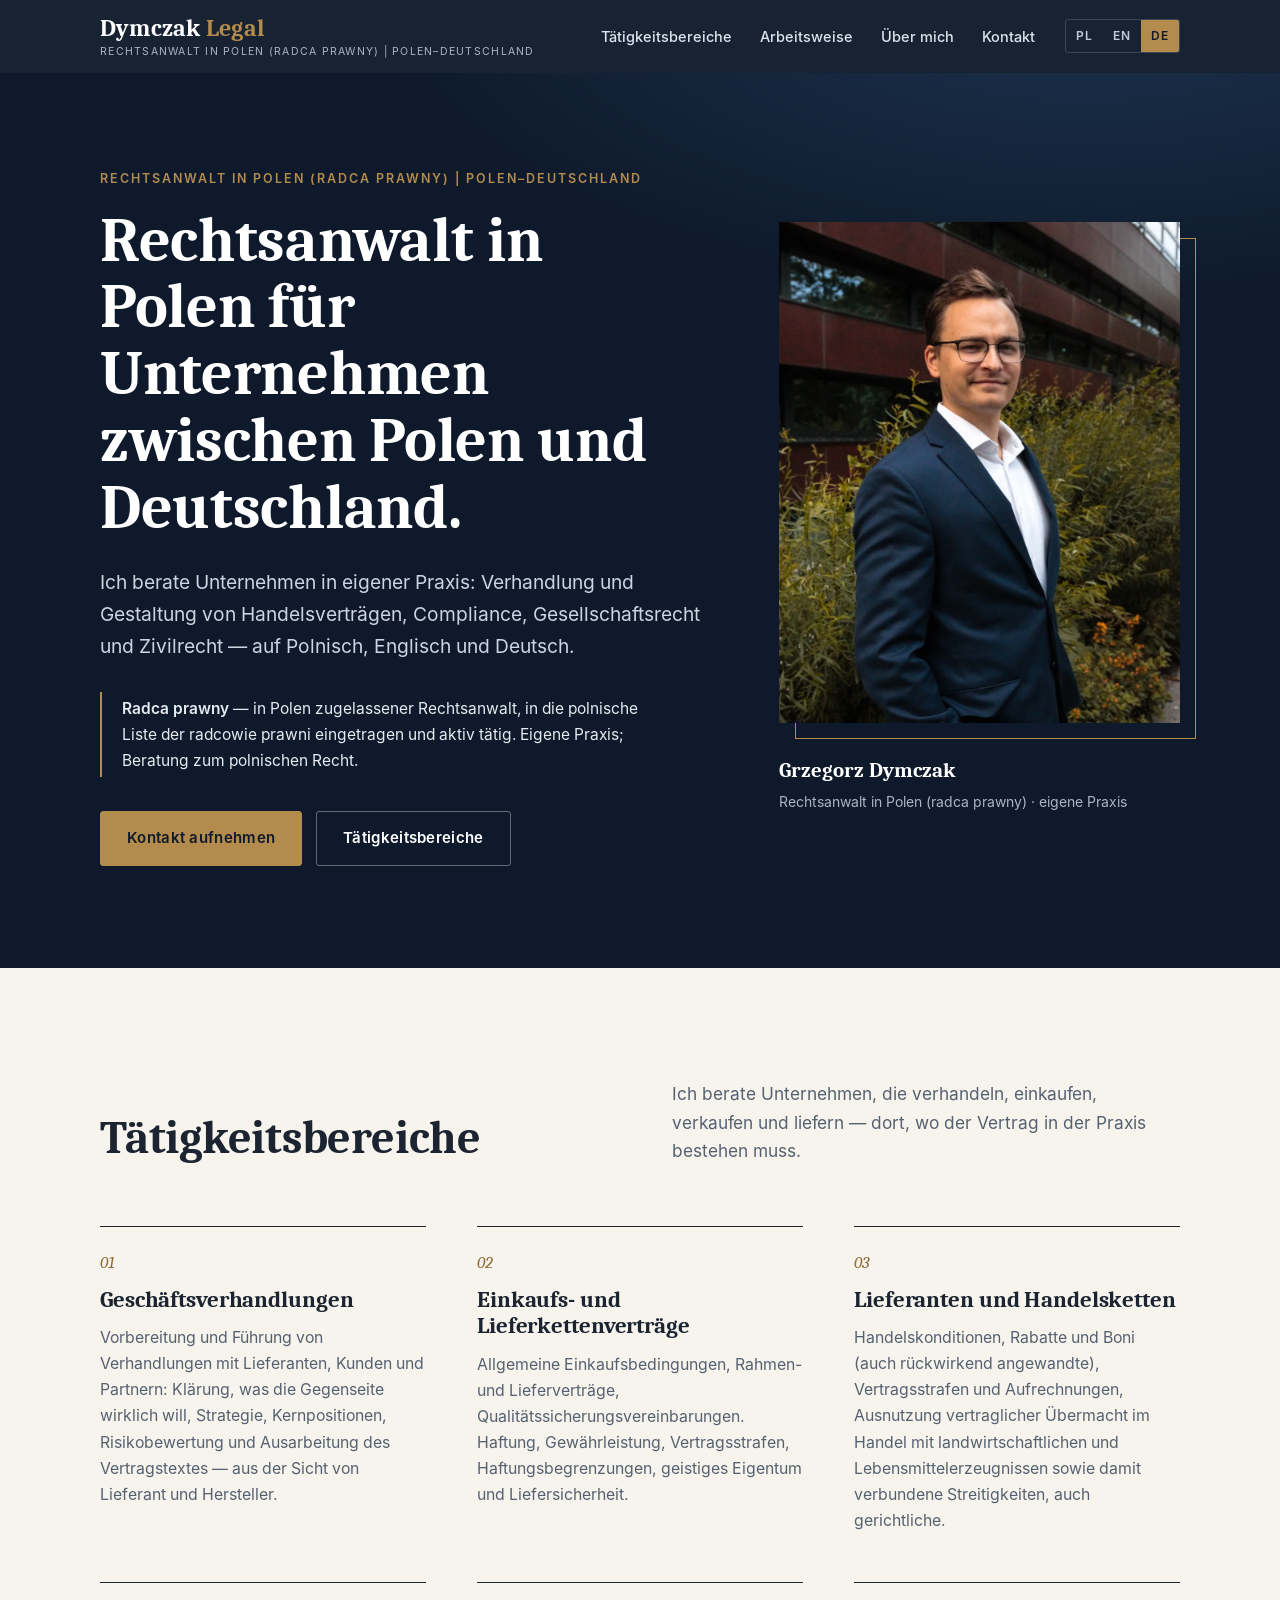
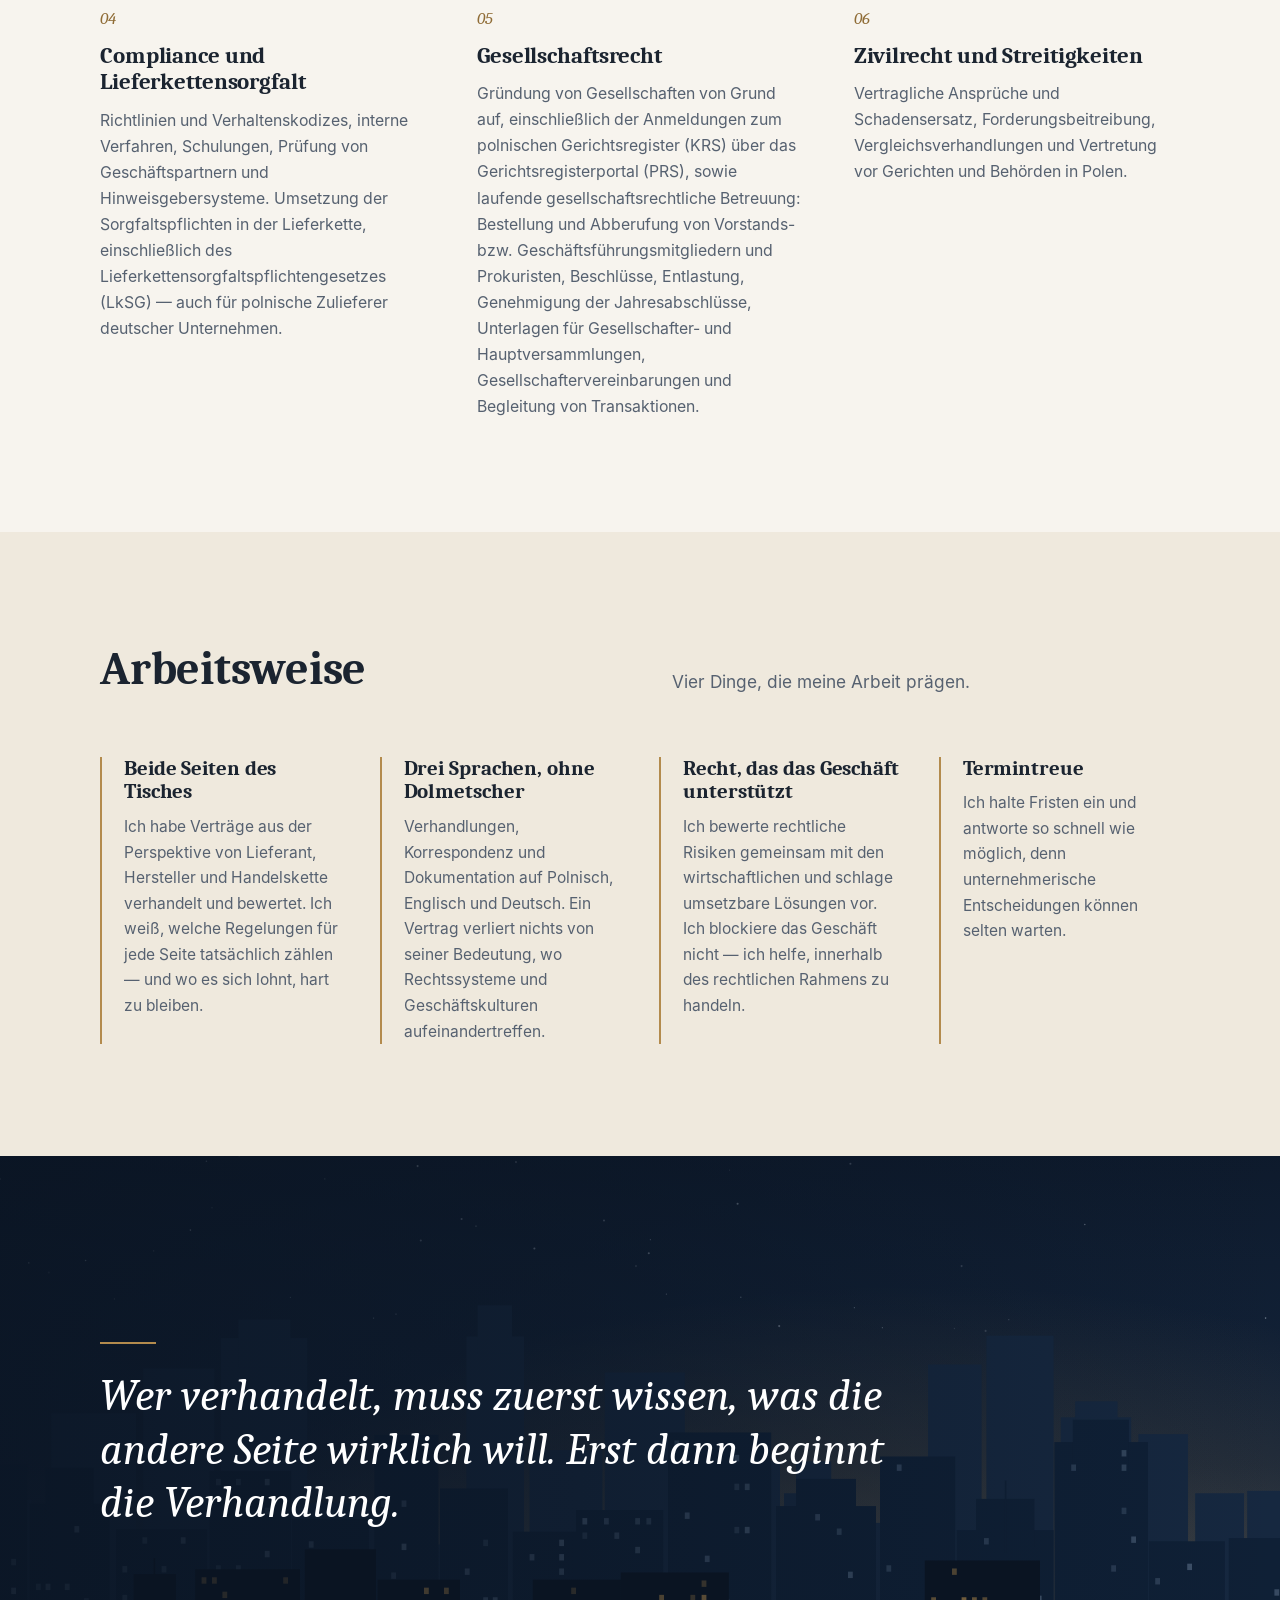
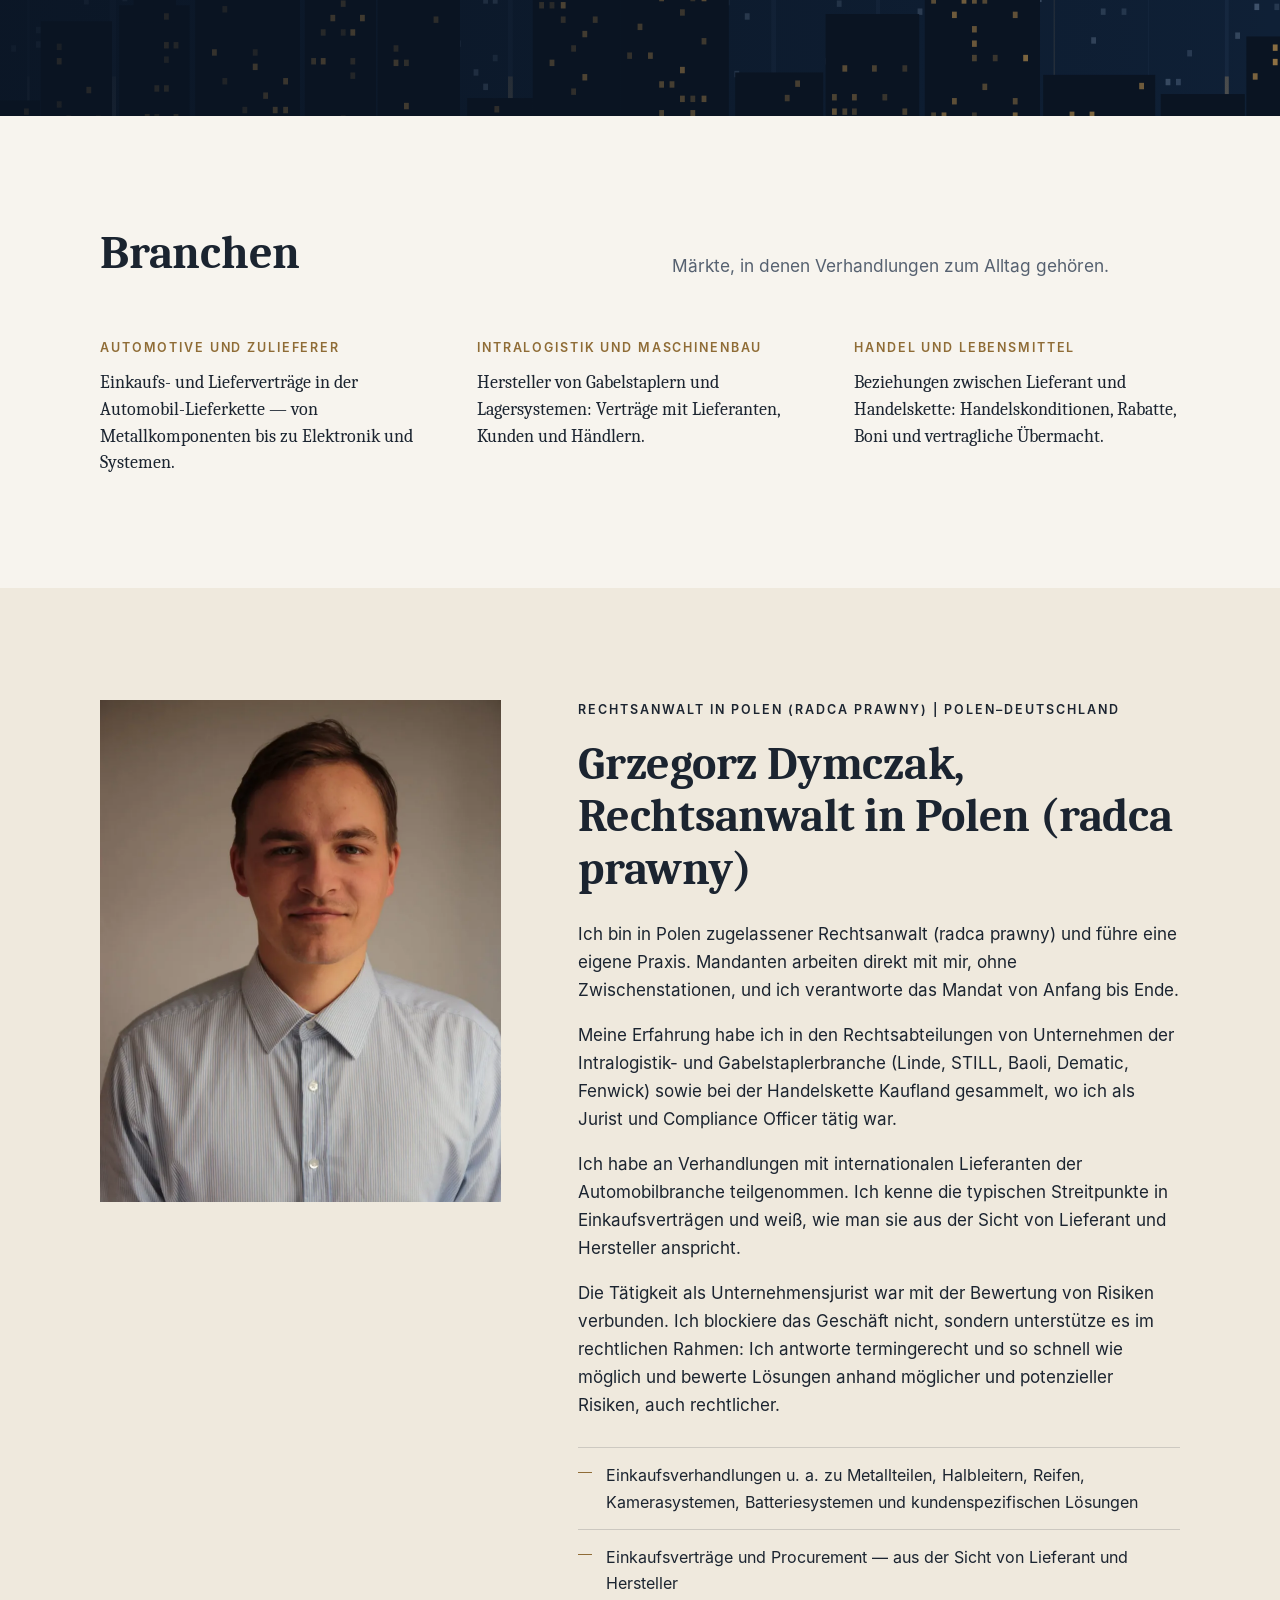
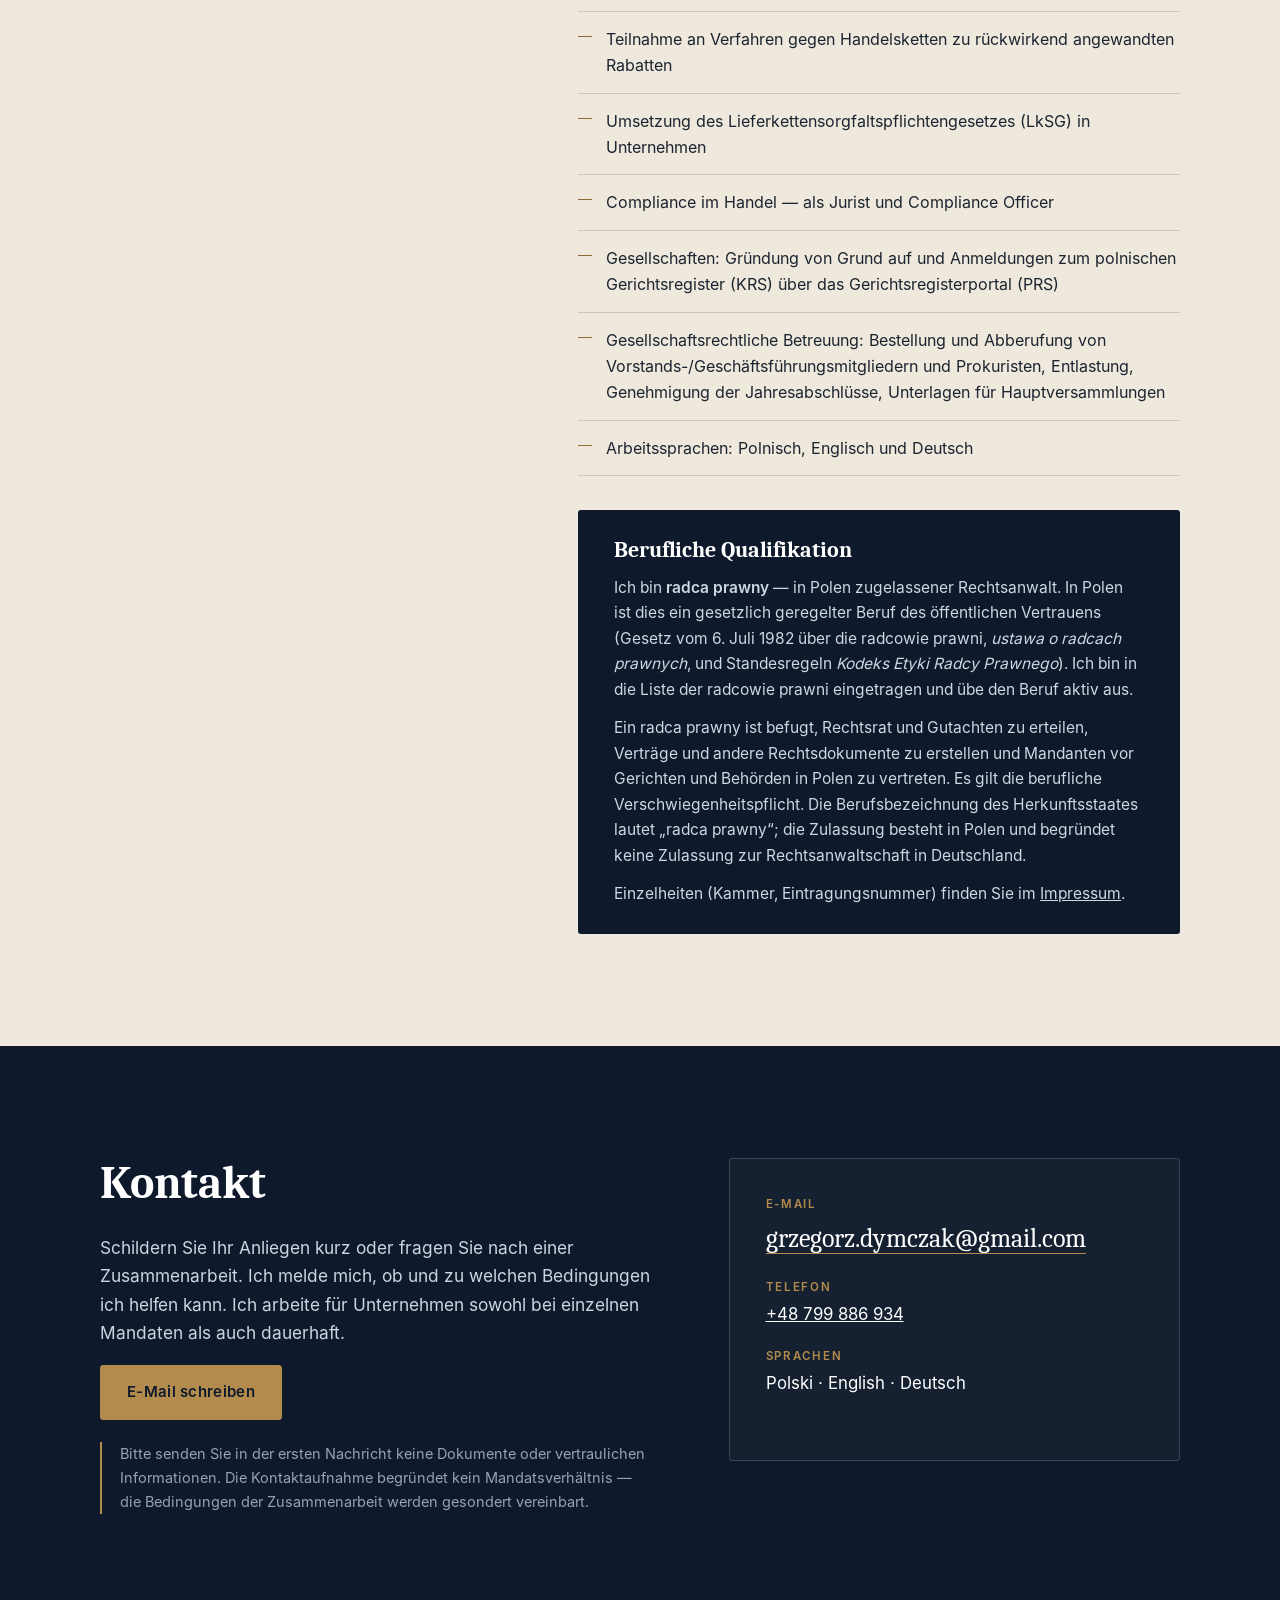
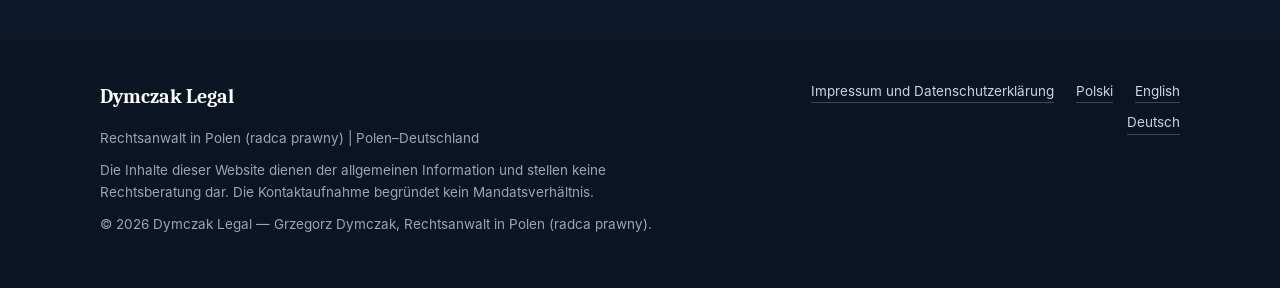
==== commit de09979d: "Add files via upload" ====
--- a/de/index.html
+++ b/de/index.html
@@ -3,8 +3,8 @@
 <head>
 <meta charset="utf-8">
 <meta name="viewport" content="width=device-width, initial-scale=1">
-<title>Dymczak Legal — Polnischer Rechtsberater (radca prawny) | Polen–Deutschland</title>
-<meta name="description" content="Grzegorz Dymczak, radca prawny — in Polen zugelassener Rechtsberater in eigener Praxis. Verhandlungen, Einkaufs- und Lieferverträge, Compliance, Gesellschaftsrecht und Zivilrecht. Beratung auf Polnisch, Englisch und Deutsch.">
+<title>Dymczak Legal — Rechtsanwalt in Polen (radca prawny) | Polen–Deutschland</title>
+<meta name="description" content="Grzegorz Dymczak, radca prawny — in Polen zugelassener Rechtsanwalt in eigener Praxis. Verhandlungen, Einkaufs- und Lieferverträge, Compliance, Gesellschaftsrecht und Zivilrecht. Beratung auf Polnisch, Englisch und Deutsch.">
 <link rel="canonical" href="https://dymczaklegal.com/de/">
 <link rel="alternate" hreflang="pl" href="https://dymczaklegal.com/pl/">
 <link rel="alternate" hreflang="en" href="https://dymczaklegal.com/en/">
@@ -13,15 +13,15 @@
 <meta name="theme-color" content="#0e1a2b">
 <meta property="og:type" content="website">
 <meta property="og:site_name" content="Dymczak Legal">
-<meta property="og:title" content="Dymczak Legal — Polnischer Rechtsberater (radca prawny) | Polen–Deutschland">
-<meta property="og:description" content="Grzegorz Dymczak, radca prawny — in Polen zugelassener Rechtsberater in eigener Praxis. Verhandlungen, Einkaufs- und Lieferverträge, Compliance, Gesellschaftsrecht und Zivilrecht. Beratung auf Polnisch, Englisch und Deutsch.">
+<meta property="og:title" content="Dymczak Legal — Rechtsanwalt in Polen (radca prawny) | Polen–Deutschland">
+<meta property="og:description" content="Grzegorz Dymczak, radca prawny — in Polen zugelassener Rechtsanwalt in eigener Praxis. Verhandlungen, Einkaufs- und Lieferverträge, Compliance, Gesellschaftsrecht und Zivilrecht. Beratung auf Polnisch, Englisch und Deutsch.">
 <meta property="og:url" content="https://dymczaklegal.com/de/">
 <meta property="og:locale" content="de_DE">
 <meta property="og:image" content="https://dymczaklegal.com/assets/img/og.jpg">
 <meta name="twitter:card" content="summary_large_image">
 <link rel="icon" href="../favicon.svg" type="image/svg+xml">
 <link rel="stylesheet" href="../assets/css/style.css">
-<script type="application/ld+json">{"@context": "https://schema.org", "@type": "ProfessionalService", "name": "Dymczak Legal", "url": "https://dymczaklegal.com/de/", "description": "Grzegorz Dymczak, radca prawny — in Polen zugelassener Rechtsberater in eigener Praxis. Verhandlungen, Einkaufs- und Lieferverträge, Compliance, Gesellschaftsrecht und Zivilrecht. Beratung auf Polnisch, Englisch und Deutsch.", "knowsLanguage": ["pl", "en", "de"], "areaServed": ["PL", "DE"], "founder": {"@type": "Person", "name": "Grzegorz Dymczak", "jobTitle": "Radca prawny (polnischer Rechtsberater)", "knowsLanguage": ["pl", "en", "de"]}, "image": "https://dymczaklegal.com/assets/img/og.jpg"}</script>
+<script type="application/ld+json">{"@context": "https://schema.org", "@type": "ProfessionalService", "name": "Dymczak Legal", "url": "https://dymczaklegal.com/de/", "description": "Grzegorz Dymczak, radca prawny — in Polen zugelassener Rechtsanwalt in eigener Praxis. Verhandlungen, Einkaufs- und Lieferverträge, Compliance, Gesellschaftsrecht und Zivilrecht. Beratung auf Polnisch, Englisch und Deutsch.", "knowsLanguage": ["pl", "en", "de"], "areaServed": ["PL", "DE"], "founder": {"@type": "Person", "name": "Grzegorz Dymczak", "jobTitle": "Rechtsanwalt in Polen (radca prawny)", "knowsLanguage": ["pl", "en", "de"]}, "image": "https://dymczaklegal.com/assets/img/og.jpg"}</script>
 </head>
 <body>
 <a class="skip" href="#main">Zum Inhalt springen</a>
@@ -29,7 +29,7 @@
  <div class="wrap header-inner">
   <a class="brand" href="./" aria-label="Dymczak Legal">
    <span class="brand__name">Dymczak <span>Legal</span></span>
-   <span class="brand__sub">Polish Legal Counsel | Poland–Germany Business</span>
+   <span class="brand__sub">Rechtsanwalt in Polen (radca prawny) | Polen–Deutschland</span>
   </a>
   <button class="menu-btn" type="button" aria-expanded="false" aria-controls="site-nav">Menü</button>
   <nav class="nav" id="site-nav" aria-label="Menu">
@@ -43,18 +43,18 @@
 <section class="hero">
  <div class="wrap hero__grid">
   <div>
-   <p class="eyebrow">Polish Legal Counsel | Poland–Germany Business</p>
-   <h1>Polnischer Rechtsberater für Unternehmen zwischen Polen und Deutschland.</h1>
+   <p class="eyebrow">Rechtsanwalt in Polen (radca prawny) | Polen–Deutschland</p>
+   <h1>Rechtsanwalt in Polen für Unternehmen zwischen Polen und Deutschland.</h1>
    <p class="hero__lead">Ich berate Unternehmen in eigener Praxis: Verhandlung und Gestaltung von Handelsverträgen, Compliance, Gesellschaftsrecht und Zivilrecht — auf Polnisch, Englisch und Deutsch.</p>
-   <p class="hero__cred"><strong>Radca prawny</strong> — in Polen zugelassener Rechtsberater, in die Liste der radcowie prawni eingetragen und aktiv tätig. Eigene Praxis; Beratung zum polnischen Recht.</p>
+   <p class="hero__cred"><strong>Radca prawny</strong> — in Polen zugelassener Rechtsanwalt, in die polnische Liste der radcowie prawni eingetragen und aktiv tätig. Eigene Praxis; Beratung zum polnischen Recht.</p>
    <div class="hero__cta">
     <a class="btn btn--primary" href="#contact">Kontakt aufnehmen</a>
     <a class="btn btn--ghost" href="#services">Tätigkeitsbereiche</a>
    </div>
   </div>
   <figure class="portrait">
-   <div class="portrait__img"><img src="../assets/img/portrait-suit.webp" width="1000" height="1500" alt="Grzegorz Dymczak, polnischer Rechtsberater, im dunkelblauen Anzug" fetchpriority="high"></div>
-   <figcaption><strong>Grzegorz Dymczak</strong>Radca prawny (polnischer Rechtsberater) · eigene Praxis</figcaption>
+   <div class="portrait__img"><img src="../assets/img/portrait-suit.webp" width="1000" height="1500" alt="Grzegorz Dymczak, Rechtsanwalt in Polen, im dunkelblauen Anzug" fetchpriority="high"></div>
+   <figcaption><strong>Grzegorz Dymczak</strong>Rechtsanwalt in Polen (radca prawny) · eigene Praxis</figcaption>
   </figure>
  </div>
 </section>
@@ -62,20 +62,20 @@
 <section class="section" id="services">
  <div class="wrap">
   <div class="section__head"><h2>Tätigkeitsbereiche</h2><p>Ich berate Unternehmen, die verhandeln, einkaufen, verkaufen und liefern — dort, wo der Vertrag in der Praxis bestehen muss.</p></div>
-  <div class="services"><article class="service"><span class="service__n">01</span><h3>Geschäftsverhandlungen</h3><p>Vorbereitung und Führung von Verhandlungen mit Lieferanten, Kunden und Partnern: Strategie, Kernpositionen, Risikobewertung und Ausarbeitung des Vertragstextes — aus der Sicht von Lieferant und Hersteller.</p></article><article class="service"><span class="service__n">02</span><h3>Einkaufs- und Lieferkettenverträge</h3><p>Allgemeine Einkaufsbedingungen, Rahmen- und Liefer­verträge, Qualitätssicherungsvereinbarungen. Haftung, Gewährleistung, Vertragsstrafen, Haftungsbegrenzungen, geistiges Eigentum und Liefersicherheit.</p></article><article class="service"><span class="service__n">03</span><h3>Lieferanten und Handelsketten</h3><p>Handelskonditionen, Rabatte und Boni (auch rückwirkend angewandte), Vertragsstrafen und Aufrechnungen, Ausnutzung vertraglicher Übermacht im Handel mit landwirtschaftlichen und Lebensmittelerzeugnissen sowie damit verbundene Streitigkeiten.</p></article><article class="service"><span class="service__n">04</span><h3>Compliance</h3><p>Richtlinien und Verhaltenskodizes, interne Verfahren, Schulungen, Prüfung von Geschäftspartnern, Hinweisgebersysteme und Compliance-Überprüfungen.</p></article><article class="service"><span class="service__n">05</span><h3>Gesellschaftsrecht</h3><p>Gründung und laufende Betreuung von Gesellschaften (auch der polnischen Sp. z o.o.), Gesellschaftervereinbarungen, Beschlüsse, Verhältnis Geschäftsführung–Gesellschafter und Begleitung von Transaktionen.</p></article><article class="service"><span class="service__n">06</span><h3>Zivilrecht und Streitigkeiten</h3><p>Vertragliche Ansprüche und Schadensersatz, Forderungsbeitreibung, Vergleichsverhandlungen und Vertretung vor Gerichten und Behörden in Polen.</p></article></div>
+  <div class="services"><article class="service"><span class="service__n">01</span><h3>Geschäftsverhandlungen</h3><p>Vorbereitung und Führung von Verhandlungen mit Lieferanten, Kunden und Partnern: Klärung, was die Gegenseite wirklich will, Strategie, Kernpositionen, Risikobewertung und Ausarbeitung des Vertragstextes — aus der Sicht von Lieferant und Hersteller.</p></article><article class="service"><span class="service__n">02</span><h3>Einkaufs- und Lieferkettenverträge</h3><p>Allgemeine Einkaufsbedingungen, Rahmen- und Liefer­verträge, Qualitätssicherungsvereinbarungen. Haftung, Gewährleistung, Vertragsstrafen, Haftungsbegrenzungen, geistiges Eigentum und Liefersicherheit.</p></article><article class="service"><span class="service__n">03</span><h3>Lieferanten und Handelsketten</h3><p>Handelskonditionen, Rabatte und Boni (auch rückwirkend angewandte), Vertragsstrafen und Aufrechnungen, Ausnutzung vertraglicher Übermacht im Handel mit landwirtschaftlichen und Lebensmittelerzeugnissen sowie damit verbundene Streitigkeiten, auch gerichtliche.</p></article><article class="service"><span class="service__n">04</span><h3>Compliance und Lieferkettensorgfalt</h3><p>Richtlinien und Verhaltenskodizes, interne Verfahren, Schulungen, Prüfung von Geschäftspartnern und Hinweisgebersysteme. Umsetzung der Sorgfaltspflichten in der Lieferkette, einschließlich des Lieferkettensorgfaltspflichtengesetzes (LkSG) — auch für polnische Zulieferer deutscher Unternehmen.</p></article><article class="service"><span class="service__n">05</span><h3>Gesellschaftsrecht</h3><p>Gründung von Gesellschaften von Grund auf, einschließlich der Anmeldungen zum polnischen Gerichtsregister (KRS) über das Gerichtsregisterportal (PRS), sowie laufende gesellschaftsrechtliche Betreuung: Bestellung und Abberufung von Vorstands- bzw. Geschäftsführungsmitgliedern und Prokuristen, Beschlüsse, Entlastung, Genehmigung der Jahresabschlüsse, Unterlagen für Gesellschafter- und Hauptversammlungen, Gesellschaftervereinbarungen und Begleitung von Transaktionen.</p></article><article class="service"><span class="service__n">06</span><h3>Zivilrecht und Streitigkeiten</h3><p>Vertragliche Ansprüche und Schadensersatz, Forderungsbeitreibung, Vergleichsverhandlungen und Vertretung vor Gerichten und Behörden in Polen.</p></article></div>
  </div>
 </section>
 
 <section class="section section--alt" id="approach">
  <div class="wrap">
-  <div class="section__head"><h2>Arbeitsweise</h2><p>Drei Dinge, die meine Arbeit prägen.</p></div>
-  <div class="pillars"><div class="pillar"><h3>Beide Seiten des Tisches</h3><p>Ich habe Verträge aus der Perspektive von Lieferant, Hersteller und Handelskette verhandelt und bewertet. Ich weiß, welche Regelungen für jede Seite tatsächlich zählen — und wo es sich lohnt, hart zu bleiben.</p></div><div class="pillar"><h3>Drei Sprachen, ohne Dolmetscher</h3><p>Verhandlungen, Korrespondenz und Dokumentation auf Polnisch, Englisch und Deutsch. Ein Vertrag verliert nichts von seiner Bedeutung, wo Rechtssysteme und Geschäftskulturen aufeinandertreffen.</p></div><div class="pillar"><h3>Risiko in der Praxis</h3><p>Ich benenne die Risiken, die wirtschaftlich relevant sind, und schlage Lösungen vor, die am Verhandlungstisch durchsetzbar sind — statt einer Liste von Vorbehalten ohne Empfehlung.</p></div></div>
+  <div class="section__head"><h2>Arbeitsweise</h2><p>Vier Dinge, die meine Arbeit prägen.</p></div>
+  <div class="pillars"><div class="pillar"><h3>Beide Seiten des Tisches</h3><p>Ich habe Verträge aus der Perspektive von Lieferant, Hersteller und Handelskette verhandelt und bewertet. Ich weiß, welche Regelungen für jede Seite tatsächlich zählen — und wo es sich lohnt, hart zu bleiben.</p></div><div class="pillar"><h3>Drei Sprachen, ohne Dolmetscher</h3><p>Verhandlungen, Korrespondenz und Dokumentation auf Polnisch, Englisch und Deutsch. Ein Vertrag verliert nichts von seiner Bedeutung, wo Rechtssysteme und Geschäftskulturen aufeinandertreffen.</p></div><div class="pillar"><h3>Recht, das das Geschäft unterstützt</h3><p>Ich bewerte rechtliche Risiken gemeinsam mit den wirtschaftlichen und schlage umsetzbare Lösungen vor. Ich blockiere das Geschäft nicht — ich helfe, innerhalb des rechtlichen Rahmens zu handeln.</p></div><div class="pillar"><h3>Termintreue</h3><p>Ich halte Fristen ein und antworte so schnell wie möglich, denn unternehmerische Entscheidungen können selten warten.</p></div></div>
  </div>
 </section>
 
-<section class="band" aria-label="Ein guter Vertrag funktioniert auch dann, wenn die Geschäftsbeziehung schwierig wird.">
+<section class="band" aria-label="Wer verhandelt, muss zuerst wissen, was die andere Seite wirklich will. Erst dann beginnt die Verhandlung.">
  <img class="band__img" src="../assets/img/skyline.svg" width="1600" height="900" alt="Stilisierte Grafik: Stadtsilhouette in der Dämmerung" loading="lazy">
- <div class="wrap"><blockquote>Ein guter Vertrag funktioniert auch dann, wenn die Geschäftsbeziehung schwierig wird.</blockquote></div>
+ <div class="wrap"><blockquote>Wer verhandelt, muss zuerst wissen, was die andere Seite wirklich will. Erst dann beginnt die Verhandlung.</blockquote></div>
 </section>
 
 <section class="section">
@@ -89,11 +89,11 @@
  <div class="wrap about">
   <figure class="about__photo"><img src="../assets/img/portrait-shirt.webp" width="800" height="1200" alt="Grzegorz Dymczak — Porträt" loading="lazy"></figure>
   <div>
-   <p class="eyebrow eyebrow--dark">Polish Legal Counsel | Poland–Germany Business</p>
-   <h2>Grzegorz Dymczak, radca prawny</h2>
-   <p>Ich bin radca prawny (polnischer Rechtsberater) und führe eine eigene Praxis. Mandanten arbeiten direkt mit mir, ohne Zwischenstationen, und ich verantworte das Mandat von Anfang bis Ende.</p><p>Meine Erfahrung habe ich in den Rechtsabteilungen von Unternehmen der Intralogistik- und Gabelstaplerbranche (Linde, STILL, Baoli, Dematic, Fenwick) sowie bei der Handelskette Kaufland gesammelt, wo ich als Jurist und Compliance Officer tätig war.</p><p>Ich habe an Verhandlungen mit internationalen Lieferanten der Automobilbranche teilgenommen. Ich kenne die typischen Streitpunkte in Einkaufsverträgen und weiß, wie man sie aus der Sicht von Lieferant und Hersteller anspricht.</p>
-   <ul class="highlights"><li>Einkaufsverhandlungen u. a. zu Metallteilen, Halbleitern, Reifen, Kamerasystemen, Batteriesystemen und kundenspezifischen Lösungen</li><li>Einkaufsverträge und Procurement — aus der Sicht von Lieferant und Hersteller</li><li>Beziehungen zwischen Lieferant und Handelskette, einschließlich Verfahren zu rückwirkend angewandten Rabatten</li><li>Compliance im Handel — als Jurist und Compliance Officer</li><li>Arbeitssprachen: Polnisch, Englisch und Deutsch</li></ul>
-   <div class="quals"><h3>Berufliche Qualifikation</h3><p>Ich bin <strong>radca prawny</strong> — ein in Polen zugelassener Rechtsberater. In Polen ist dies ein gesetzlich geregelter Beruf des öffentlichen Vertrauens (Gesetz vom 6. Juli 1982 über die radcowie prawni, <em>ustawa o radcach prawnych</em>, und Standesregeln <em>Kodeks Etyki Radcy Prawnego</em>). Ich bin in die Liste der radcowie prawni eingetragen und übe den Beruf aktiv aus.</p><p>Ein radca prawny ist befugt, Rechtsrat und Gutachten zu erteilen, Verträge und andere Rechtsdokumente zu erstellen und Mandanten vor Gerichten und Behörden in Polen zu vertreten. Es gilt die berufliche Verschwiegenheitspflicht. Die Berufsbezeichnung wurde in Polen verliehen; sie entspricht nicht der deutschen Bezeichnung „Rechtsanwalt“.</p><p>Einzelheiten (Kammer, Eintragungsnummer) finden Sie im <a href="impressum.html">Impressum</a>.</p></div>
+   <p class="eyebrow eyebrow--dark">Rechtsanwalt in Polen (radca prawny) | Polen–Deutschland</p>
+   <h2>Grzegorz Dymczak, Rechtsanwalt in Polen (radca prawny)</h2>
+   <p>Ich bin in Polen zugelassener Rechtsanwalt (radca prawny) und führe eine eigene Praxis. Mandanten arbeiten direkt mit mir, ohne Zwischenstationen, und ich verantworte das Mandat von Anfang bis Ende.</p><p>Meine Erfahrung habe ich in den Rechtsabteilungen von Unternehmen der Intralogistik- und Gabelstaplerbranche (Linde, STILL, Baoli, Dematic, Fenwick) sowie bei der Handelskette Kaufland gesammelt, wo ich als Jurist und Compliance Officer tätig war.</p><p>Ich habe an Verhandlungen mit internationalen Lieferanten der Automobilbranche teilgenommen. Ich kenne die typischen Streitpunkte in Einkaufsverträgen und weiß, wie man sie aus der Sicht von Lieferant und Hersteller anspricht.</p><p>Die Tätigkeit als Unternehmensjurist war mit der Bewertung von Risiken verbunden. Ich blockiere das Geschäft nicht, sondern unterstütze es im rechtlichen Rahmen: Ich antworte termingerecht und so schnell wie möglich und bewerte Lösungen anhand möglicher und potenzieller Risiken, auch rechtlicher.</p>
+   <ul class="highlights"><li>Einkaufsverhandlungen u. a. zu Metallteilen, Halbleitern, Reifen, Kamerasystemen, Batteriesystemen und kundenspezifischen Lösungen</li><li>Einkaufsverträge und Procurement — aus der Sicht von Lieferant und Hersteller</li><li>Teilnahme an Verfahren gegen Handelsketten zu rückwirkend angewandten Rabatten</li><li>Umsetzung des Lieferkettensorgfaltspflichtengesetzes (LkSG) in Unternehmen</li><li>Compliance im Handel — als Jurist und Compliance Officer</li><li>Gesellschaften: Gründung von Grund auf und Anmeldungen zum polnischen Gerichtsregister (KRS) über das Gerichtsregisterportal (PRS)</li><li>Gesellschaftsrechtliche Betreuung: Bestellung und Abberufung von Vorstands-/Geschäftsführungsmitgliedern und Prokuristen, Entlastung, Genehmigung der Jahresabschlüsse, Unterlagen für Hauptversammlungen</li><li>Arbeitssprachen: Polnisch, Englisch und Deutsch</li></ul>
+   <div class="quals"><h3>Berufliche Qualifikation</h3><p>Ich bin <strong>radca prawny</strong> — in Polen zugelassener Rechtsanwalt. In Polen ist dies ein gesetzlich geregelter Beruf des öffentlichen Vertrauens (Gesetz vom 6. Juli 1982 über die radcowie prawni, <em>ustawa o radcach prawnych</em>, und Standesregeln <em>Kodeks Etyki Radcy Prawnego</em>). Ich bin in die Liste der radcowie prawni eingetragen und übe den Beruf aktiv aus.</p><p>Ein radca prawny ist befugt, Rechtsrat und Gutachten zu erteilen, Verträge und andere Rechtsdokumente zu erstellen und Mandanten vor Gerichten und Behörden in Polen zu vertreten. Es gilt die berufliche Verschwiegenheitspflicht. Die Berufsbezeichnung des Herkunftsstaates lautet „radca prawny“; die Zulassung besteht in Polen und begründet keine Zulassung zur Rechtsanwaltschaft in Deutschland.</p><p>Einzelheiten (Kammer, Eintragungsnummer) finden Sie im <a href="impressum.html">Impressum</a>.</p></div>
   </div>
  </div>
 </section>
@@ -102,7 +102,7 @@
  <div class="wrap contact__grid">
   <div>
    <h2>Kontakt</h2>
-   <p class="contact__text">Schildern Sie Ihr Anliegen kurz oder fragen Sie nach einer Zusammenarbeit. Ich melde mich, ob und zu welchen Bedingungen ich helfen kann.</p>
+   <p class="contact__text">Schildern Sie Ihr Anliegen kurz oder fragen Sie nach einer Zusammenarbeit. Ich melde mich, ob und zu welchen Bedingungen ich helfen kann. Ich arbeite für Unternehmen sowohl bei einzelnen Mandaten als auch dauerhaft.</p>
    <p><a class="btn btn--primary" href="mailto:grzegorz.dymczak@gmail.com?subject=Anfrage%20—%20Dymczak%20Legal">E-Mail schreiben</a></p>
    <p class="contact__note">Bitte senden Sie in der ersten Nachricht keine Dokumente oder vertraulichen Informationen. Die Kontaktaufnahme begründet kein Mandatsverhältnis — die Bedingungen der Zusammenarbeit werden gesondert vereinbart.</p>
   </div>
@@ -122,9 +122,9 @@
  <div class="wrap footer-grid">
   <div>
    <p class="footer-brand">Dymczak Legal</p>
-   <p>Polish Legal Counsel | Poland–Germany Business</p>
+   <p>Rechtsanwalt in Polen (radca prawny) | Polen–Deutschland</p>
    <p>Die Inhalte dieser Website dienen der allgemeinen Information und stellen keine Rechtsberatung dar. Die Kontaktaufnahme begründet kein Mandatsverhältnis.</p>
-   <p>© 2026 Dymczak Legal — Grzegorz Dymczak, radca prawny.</p>
+   <p>© 2026 Dymczak Legal — Grzegorz Dymczak, Rechtsanwalt in Polen (radca prawny).</p>
   </div>
   <div class="footer-links">
    <a href="impressum.html">Impressum und Datenschutzerklärung</a>
--- a/assets/css/style.css
+++ b/assets/css/style.css
@@ -94,17 +94,17 @@
 .service h3 { font-size: 1.45rem; margin-bottom: 12px; }
 .service p { color: var(--muted); font-size: 15.8px; margin: 0; }
 
-.pillars { display: grid; grid-template-columns: repeat(3, 1fr); gap: clamp(24px, 4vw, 56px); }
+.pillars { display: grid; grid-template-columns: repeat(4, 1fr); gap: clamp(22px, 3vw, 40px); }
 .pillar { padding-left: 22px; border-left: 2px solid var(--brass); }
-.pillar h3 { font-size: 1.4rem; margin-bottom: 10px; }
-.pillar p { color: var(--muted); margin: 0; font-size: 16px; }
+.pillar h3 { font-size: 1.3rem; margin-bottom: 10px; }
+.pillar p { color: var(--muted); margin: 0; font-size: 15.5px; }
 
 /* ---------- Photo band ---------- */
 .band { position: relative; min-height: clamp(380px, 52vw, 560px); display: grid; align-items: center; color: #fff; overflow: hidden; background: var(--navy); }
 .band__img { position: absolute; inset: 0; width: 100%; height: 100%; object-fit: cover; object-position: 50% 55%; }
 .band::after { content: ""; position: absolute; inset: 0; background: linear-gradient(90deg, rgba(10, 20, 34, .78) 0%, rgba(10, 20, 34, .5) 45%, rgba(10, 20, 34, 0) 100%); }
 .band .wrap { position: relative; z-index: 2; padding-top: 56px; padding-bottom: 56px; }
-.band blockquote { margin: 0; max-width: 17em; font-family: var(--serif); font-style: italic; font-size: clamp(1.7rem, 3.4vw, 2.75rem); line-height: 1.22; }
+.band blockquote { margin: 0; max-width: 19em; font-family: var(--serif); font-style: italic; font-size: clamp(1.7rem, 3.4vw, 2.75rem); line-height: 1.22; }
 .band blockquote::before { content: ""; display: block; width: 56px; height: 2px; background: var(--brass); margin-bottom: 26px; }
 
 /* ---------- Industries ---------- */
@@ -168,7 +168,7 @@
 /* ---------- Responsive ---------- */
 @media (max-width: 960px) {
   .hero__grid, .about, .contact__grid, .section__head, .footer-grid { grid-template-columns: 1fr; }
-  .portrait { justify-self: start; max-width: 360px; }
+  .portrait { order: -1; justify-self: start; max-width: 300px; }
   .about__photo { position: static; max-width: 380px; }
   .services, .pillars, .industries { grid-template-columns: 1fr 1fr; }
   .footer-links { justify-content: flex-start; }
@@ -188,7 +188,12 @@
   .services, .pillars, .industries { grid-template-columns: 1fr; }
   .legal dl { grid-template-columns: 1fr; gap: 2px; }
   .legal dt { margin-top: 12px; }
-  .portrait__img::before { transform: translate(10px, 10px); }
+  .portrait { max-width: 250px; }
+  .hero .eyebrow { display: none; }
+  .portrait__img img { aspect-ratio: 1 / 1; object-position: 50% 14%; }
+  .portrait__img::before { transform: translate(9px, 9px); }
+  .portrait figcaption { margin-top: 22px; }
+  .hero { padding-top: 32px; }
   .brand__sub { font-size: 9.5px; letter-spacing: .09em; }
 }
 @media (prefers-reduced-motion: reduce) { html { scroll-behavior: auto; } * { transition: none !important; } }
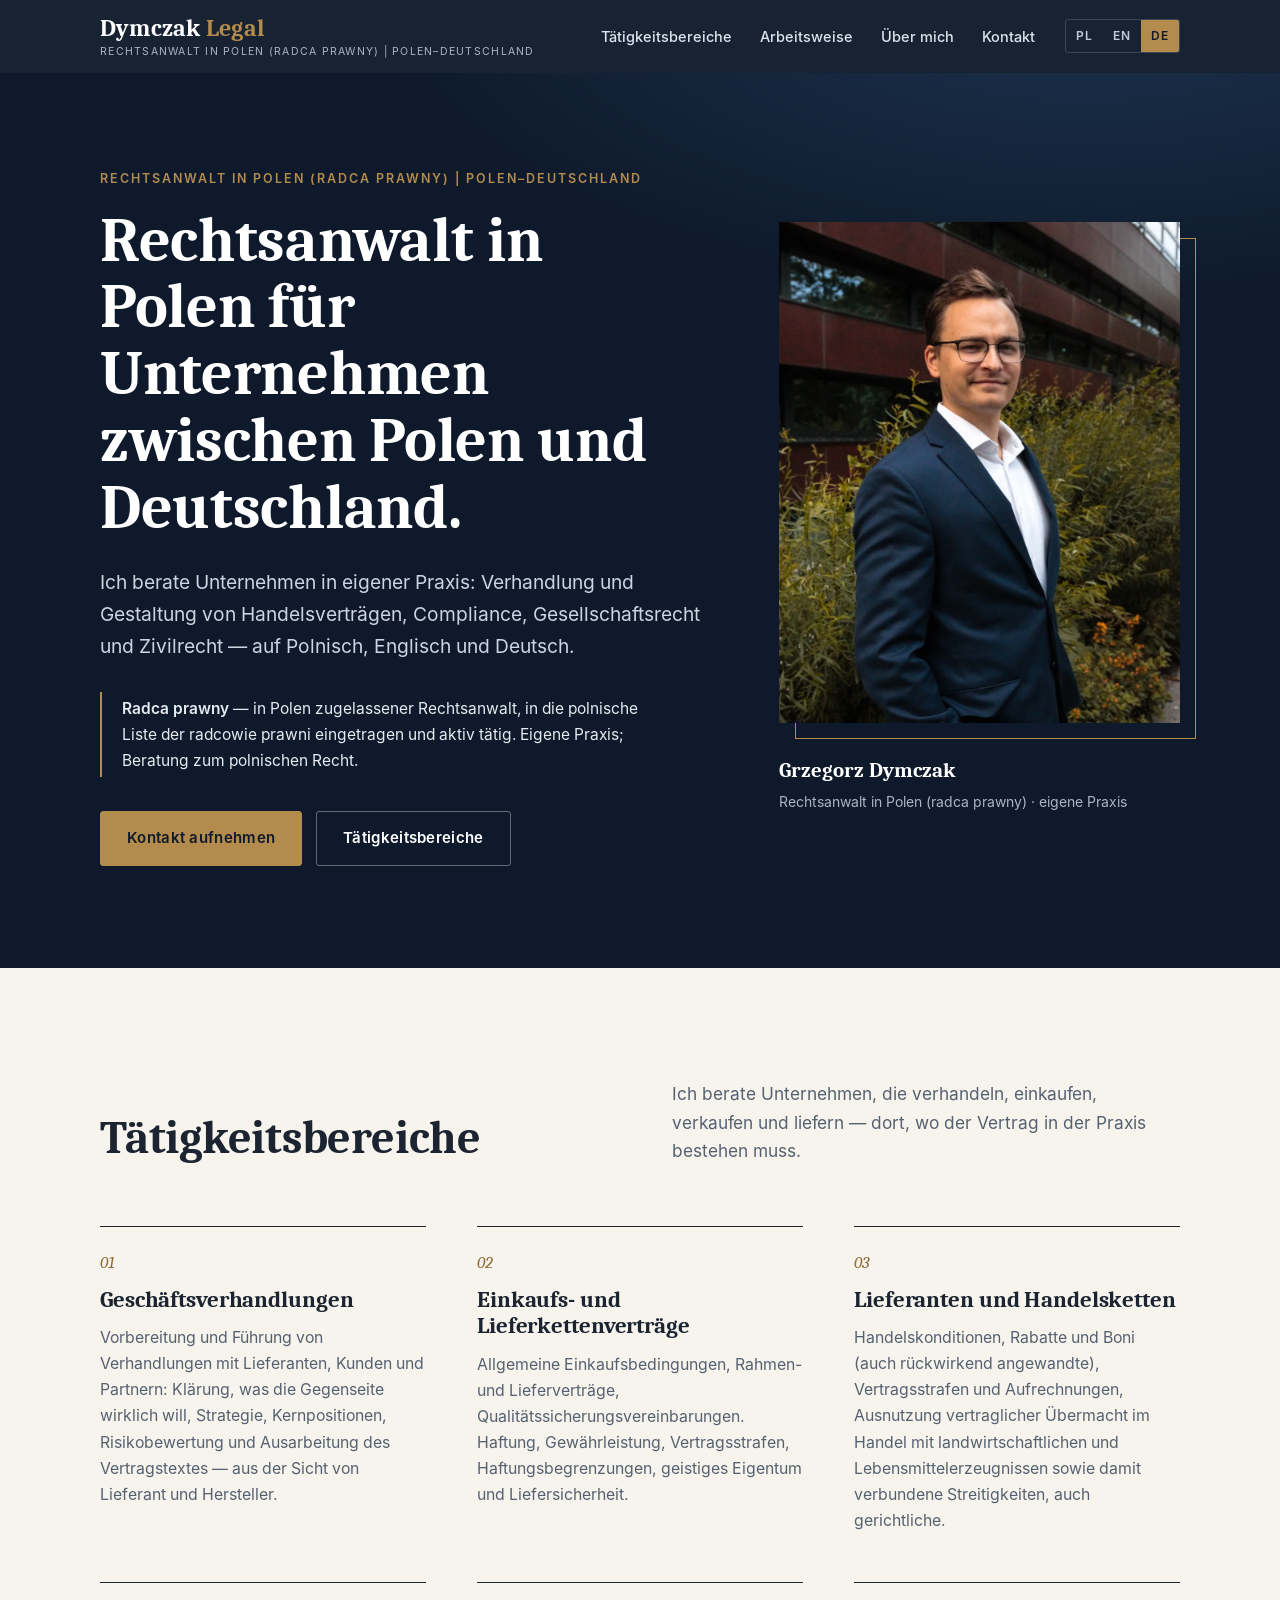
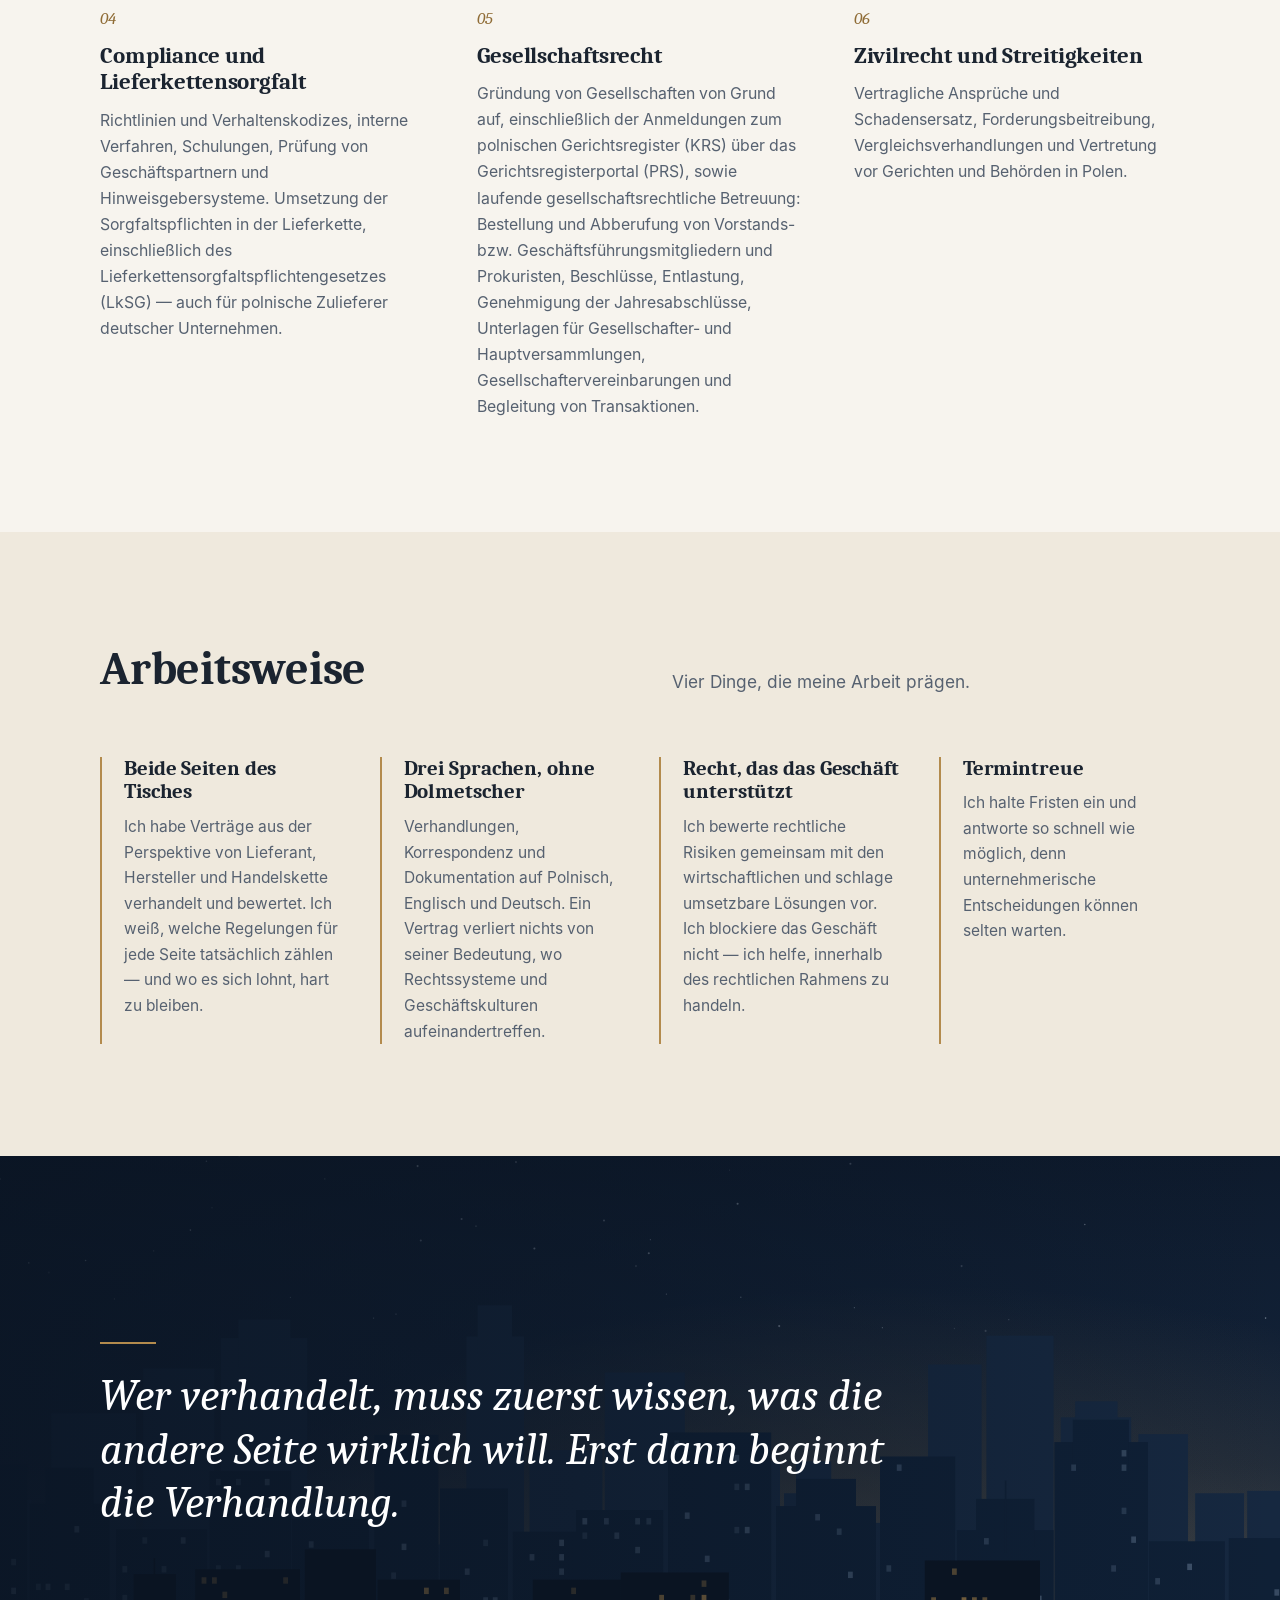
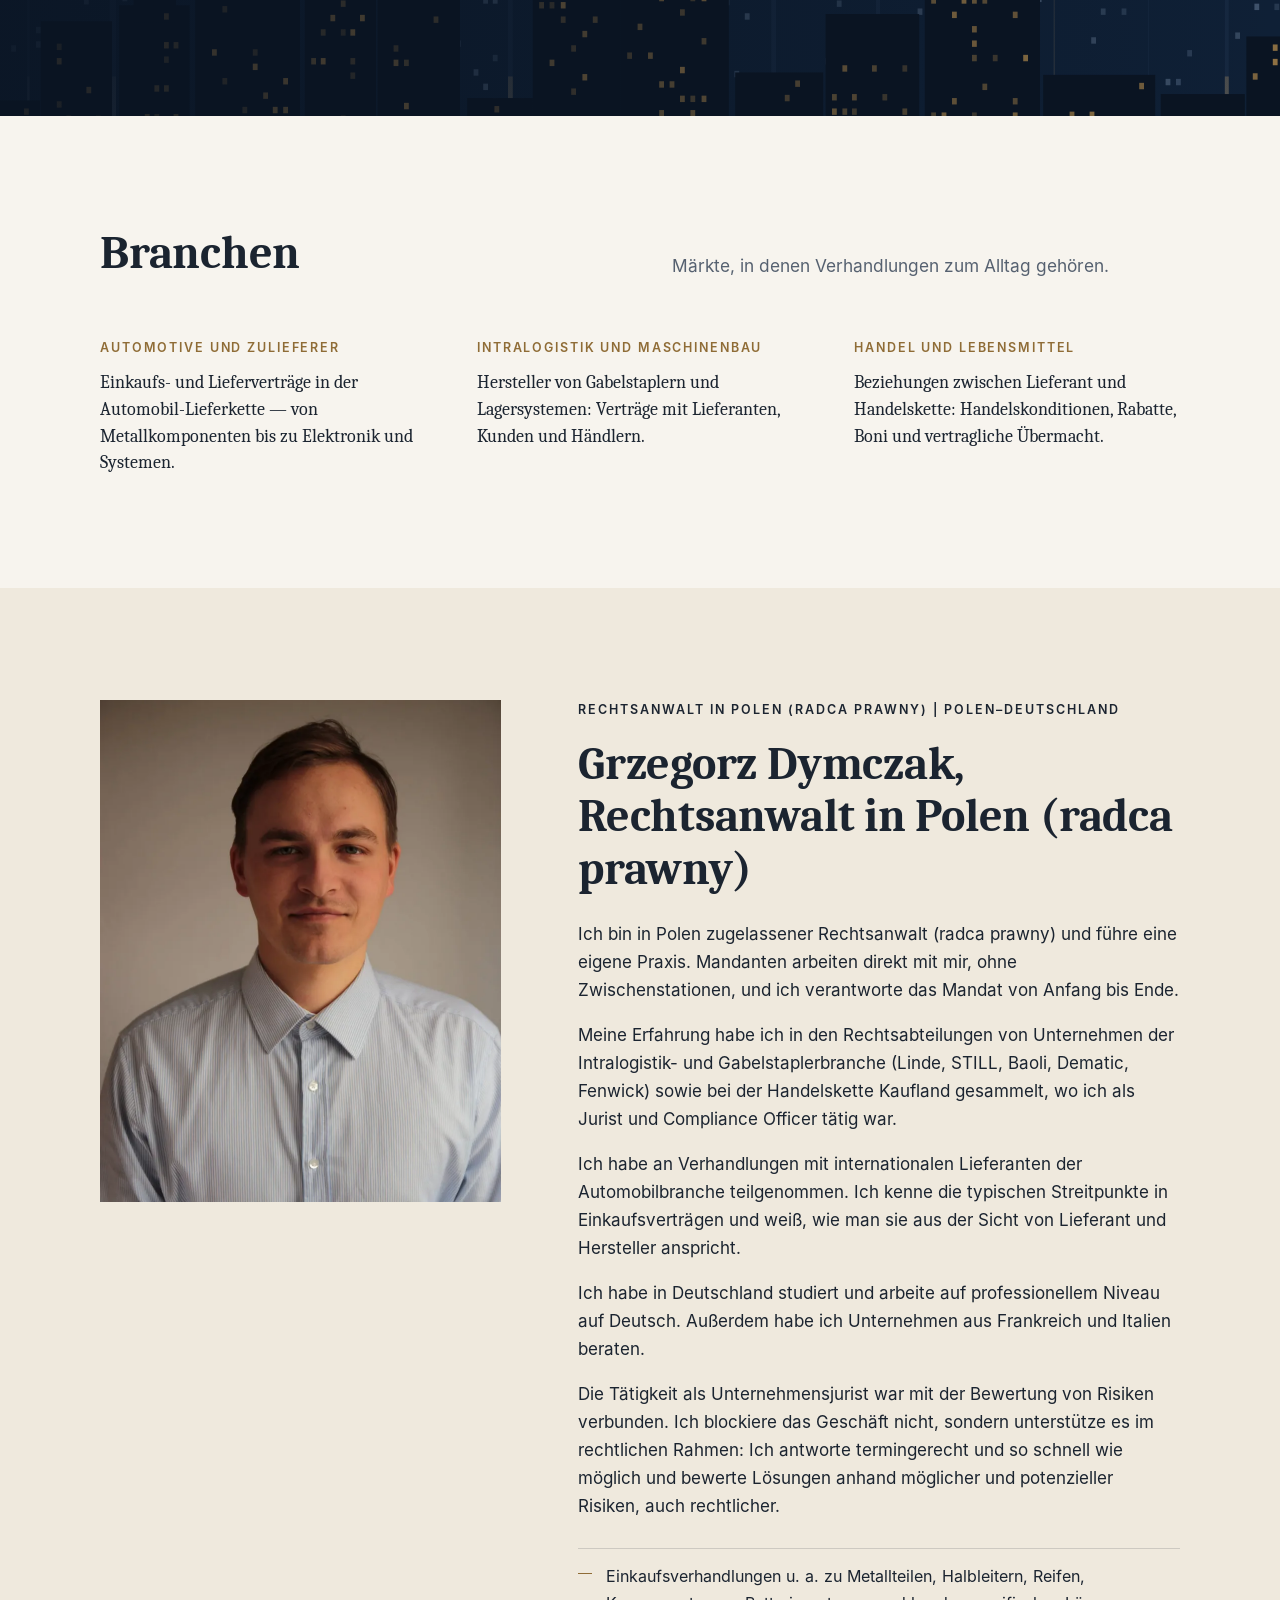
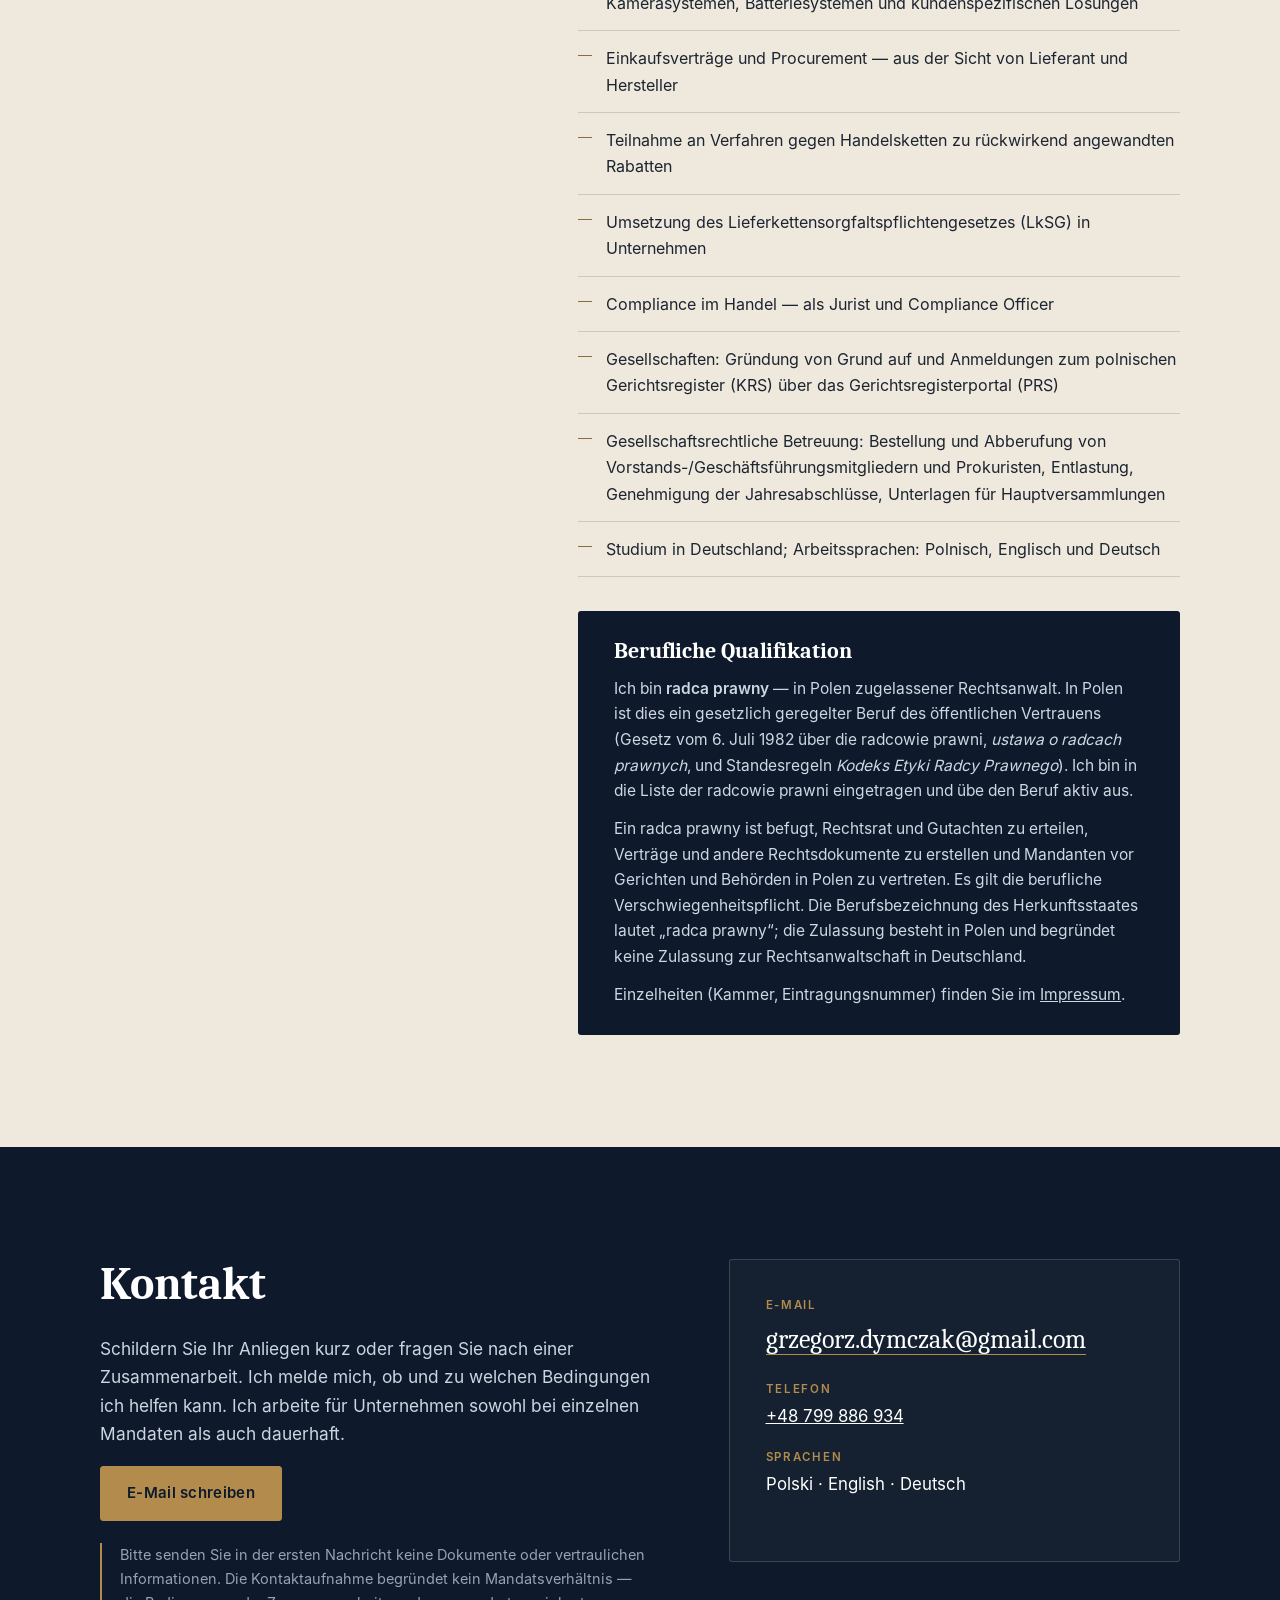
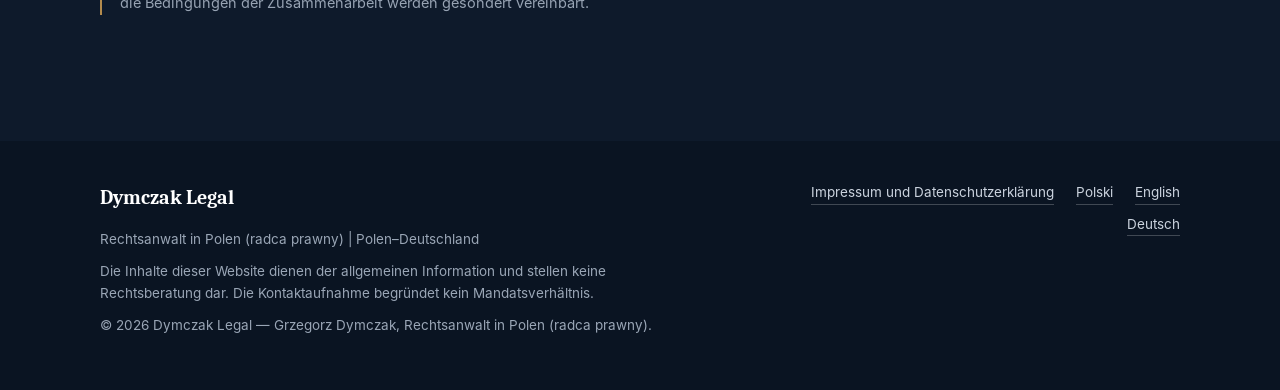
==== commit 1d4efa9e: "Add files via upload" ====
--- a/de/index.html
+++ b/de/index.html
@@ -19,7 +19,10 @@
 <meta property="og:locale" content="de_DE">
 <meta property="og:image" content="https://dymczaklegal.com/assets/img/og.jpg">
 <meta name="twitter:card" content="summary_large_image">
-<link rel="icon" href="../favicon.svg" type="image/svg+xml">
+<link rel="icon" href="/favicon.ico" sizes="48x48">
+<link rel="icon" href="/favicon.svg" type="image/svg+xml">
+<link rel="icon" href="/assets/img/icon-192.png" type="image/png" sizes="192x192">
+<link rel="apple-touch-icon" href="/assets/img/apple-touch-icon.png">
 <link rel="stylesheet" href="../assets/css/style.css">
 <script type="application/ld+json">{"@context": "https://schema.org", "@type": "ProfessionalService", "name": "Dymczak Legal", "url": "https://dymczaklegal.com/de/", "description": "Grzegorz Dymczak, radca prawny — in Polen zugelassener Rechtsanwalt in eigener Praxis. Verhandlungen, Einkaufs- und Lieferverträge, Compliance, Gesellschaftsrecht und Zivilrecht. Beratung auf Polnisch, Englisch und Deutsch.", "knowsLanguage": ["pl", "en", "de"], "areaServed": ["PL", "DE"], "founder": {"@type": "Person", "name": "Grzegorz Dymczak", "jobTitle": "Rechtsanwalt in Polen (radca prawny)", "knowsLanguage": ["pl", "en", "de"]}, "image": "https://dymczaklegal.com/assets/img/og.jpg"}</script>
 </head>
@@ -91,8 +94,8 @@
   <div>
    <p class="eyebrow eyebrow--dark">Rechtsanwalt in Polen (radca prawny) | Polen–Deutschland</p>
    <h2>Grzegorz Dymczak, Rechtsanwalt in Polen (radca prawny)</h2>
-   <p>Ich bin in Polen zugelassener Rechtsanwalt (radca prawny) und führe eine eigene Praxis. Mandanten arbeiten direkt mit mir, ohne Zwischenstationen, und ich verantworte das Mandat von Anfang bis Ende.</p><p>Meine Erfahrung habe ich in den Rechtsabteilungen von Unternehmen der Intralogistik- und Gabelstaplerbranche (Linde, STILL, Baoli, Dematic, Fenwick) sowie bei der Handelskette Kaufland gesammelt, wo ich als Jurist und Compliance Officer tätig war.</p><p>Ich habe an Verhandlungen mit internationalen Lieferanten der Automobilbranche teilgenommen. Ich kenne die typischen Streitpunkte in Einkaufsverträgen und weiß, wie man sie aus der Sicht von Lieferant und Hersteller anspricht.</p><p>Die Tätigkeit als Unternehmensjurist war mit der Bewertung von Risiken verbunden. Ich blockiere das Geschäft nicht, sondern unterstütze es im rechtlichen Rahmen: Ich antworte termingerecht und so schnell wie möglich und bewerte Lösungen anhand möglicher und potenzieller Risiken, auch rechtlicher.</p>
-   <ul class="highlights"><li>Einkaufsverhandlungen u. a. zu Metallteilen, Halbleitern, Reifen, Kamerasystemen, Batteriesystemen und kundenspezifischen Lösungen</li><li>Einkaufsverträge und Procurement — aus der Sicht von Lieferant und Hersteller</li><li>Teilnahme an Verfahren gegen Handelsketten zu rückwirkend angewandten Rabatten</li><li>Umsetzung des Lieferkettensorgfaltspflichtengesetzes (LkSG) in Unternehmen</li><li>Compliance im Handel — als Jurist und Compliance Officer</li><li>Gesellschaften: Gründung von Grund auf und Anmeldungen zum polnischen Gerichtsregister (KRS) über das Gerichtsregisterportal (PRS)</li><li>Gesellschaftsrechtliche Betreuung: Bestellung und Abberufung von Vorstands-/Geschäftsführungsmitgliedern und Prokuristen, Entlastung, Genehmigung der Jahresabschlüsse, Unterlagen für Hauptversammlungen</li><li>Arbeitssprachen: Polnisch, Englisch und Deutsch</li></ul>
+   <p>Ich bin in Polen zugelassener Rechtsanwalt (radca prawny) und führe eine eigene Praxis. Mandanten arbeiten direkt mit mir, ohne Zwischenstationen, und ich verantworte das Mandat von Anfang bis Ende.</p><p>Meine Erfahrung habe ich in den Rechtsabteilungen von Unternehmen der Intralogistik- und Gabelstaplerbranche (Linde, STILL, Baoli, Dematic, Fenwick) sowie bei der Handelskette Kaufland gesammelt, wo ich als Jurist und Compliance Officer tätig war.</p><p>Ich habe an Verhandlungen mit internationalen Lieferanten der Automobilbranche teilgenommen. Ich kenne die typischen Streitpunkte in Einkaufsverträgen und weiß, wie man sie aus der Sicht von Lieferant und Hersteller anspricht.</p><p>Ich habe in Deutschland studiert und arbeite auf professionellem Niveau auf Deutsch. Außerdem habe ich Unternehmen aus Frankreich und Italien beraten.</p><p>Die Tätigkeit als Unternehmensjurist war mit der Bewertung von Risiken verbunden. Ich blockiere das Geschäft nicht, sondern unterstütze es im rechtlichen Rahmen: Ich antworte termingerecht und so schnell wie möglich und bewerte Lösungen anhand möglicher und potenzieller Risiken, auch rechtlicher.</p>
+   <ul class="highlights"><li>Einkaufsverhandlungen u. a. zu Metallteilen, Halbleitern, Reifen, Kamerasystemen, Batteriesystemen und kundenspezifischen Lösungen</li><li>Einkaufsverträge und Procurement — aus der Sicht von Lieferant und Hersteller</li><li>Teilnahme an Verfahren gegen Handelsketten zu rückwirkend angewandten Rabatten</li><li>Umsetzung des Lieferkettensorgfaltspflichtengesetzes (LkSG) in Unternehmen</li><li>Compliance im Handel — als Jurist und Compliance Officer</li><li>Gesellschaften: Gründung von Grund auf und Anmeldungen zum polnischen Gerichtsregister (KRS) über das Gerichtsregisterportal (PRS)</li><li>Gesellschaftsrechtliche Betreuung: Bestellung und Abberufung von Vorstands-/Geschäftsführungsmitgliedern und Prokuristen, Entlastung, Genehmigung der Jahresabschlüsse, Unterlagen für Hauptversammlungen</li><li>Studium in Deutschland; Arbeitssprachen: Polnisch, Englisch und Deutsch</li></ul>
    <div class="quals"><h3>Berufliche Qualifikation</h3><p>Ich bin <strong>radca prawny</strong> — in Polen zugelassener Rechtsanwalt. In Polen ist dies ein gesetzlich geregelter Beruf des öffentlichen Vertrauens (Gesetz vom 6. Juli 1982 über die radcowie prawni, <em>ustawa o radcach prawnych</em>, und Standesregeln <em>Kodeks Etyki Radcy Prawnego</em>). Ich bin in die Liste der radcowie prawni eingetragen und übe den Beruf aktiv aus.</p><p>Ein radca prawny ist befugt, Rechtsrat und Gutachten zu erteilen, Verträge und andere Rechtsdokumente zu erstellen und Mandanten vor Gerichten und Behörden in Polen zu vertreten. Es gilt die berufliche Verschwiegenheitspflicht. Die Berufsbezeichnung des Herkunftsstaates lautet „radca prawny“; die Zulassung besteht in Polen und begründet keine Zulassung zur Rechtsanwaltschaft in Deutschland.</p><p>Einzelheiten (Kammer, Eintragungsnummer) finden Sie im <a href="impressum.html">Impressum</a>.</p></div>
   </div>
  </div>
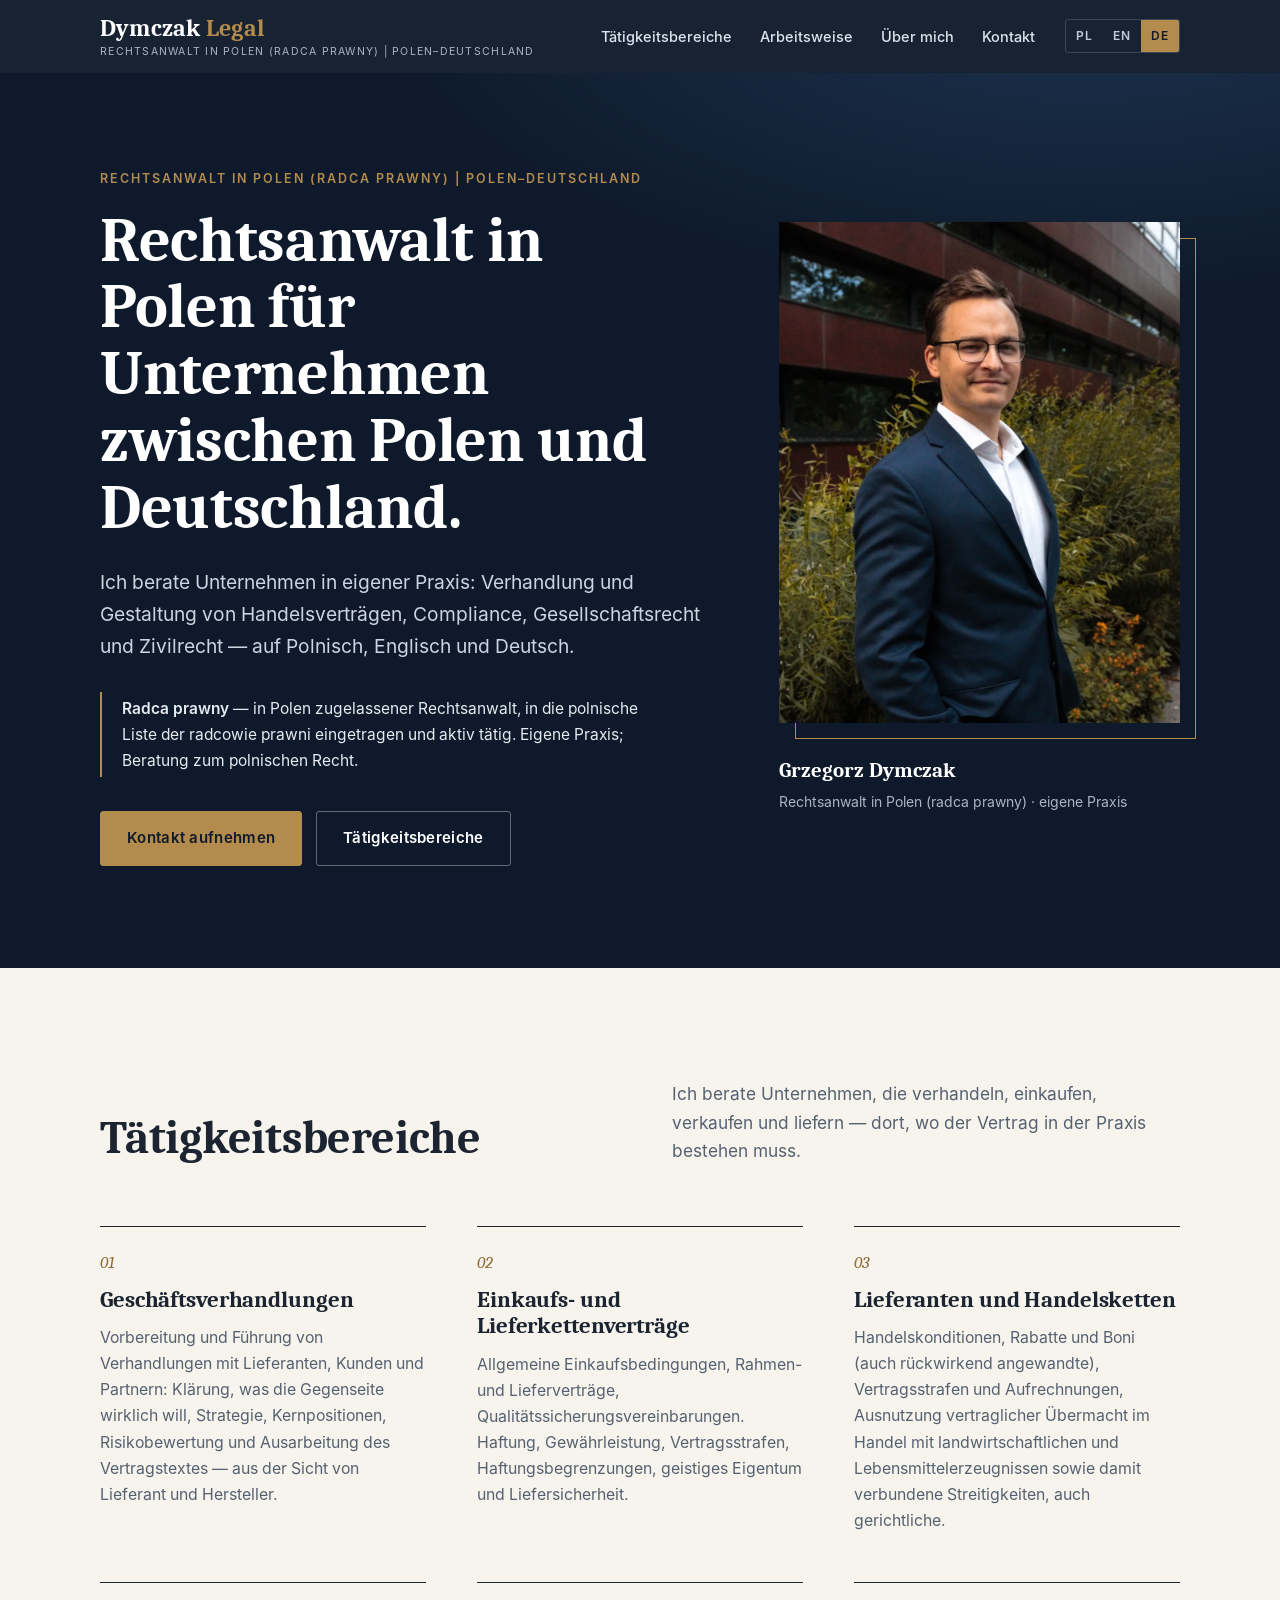
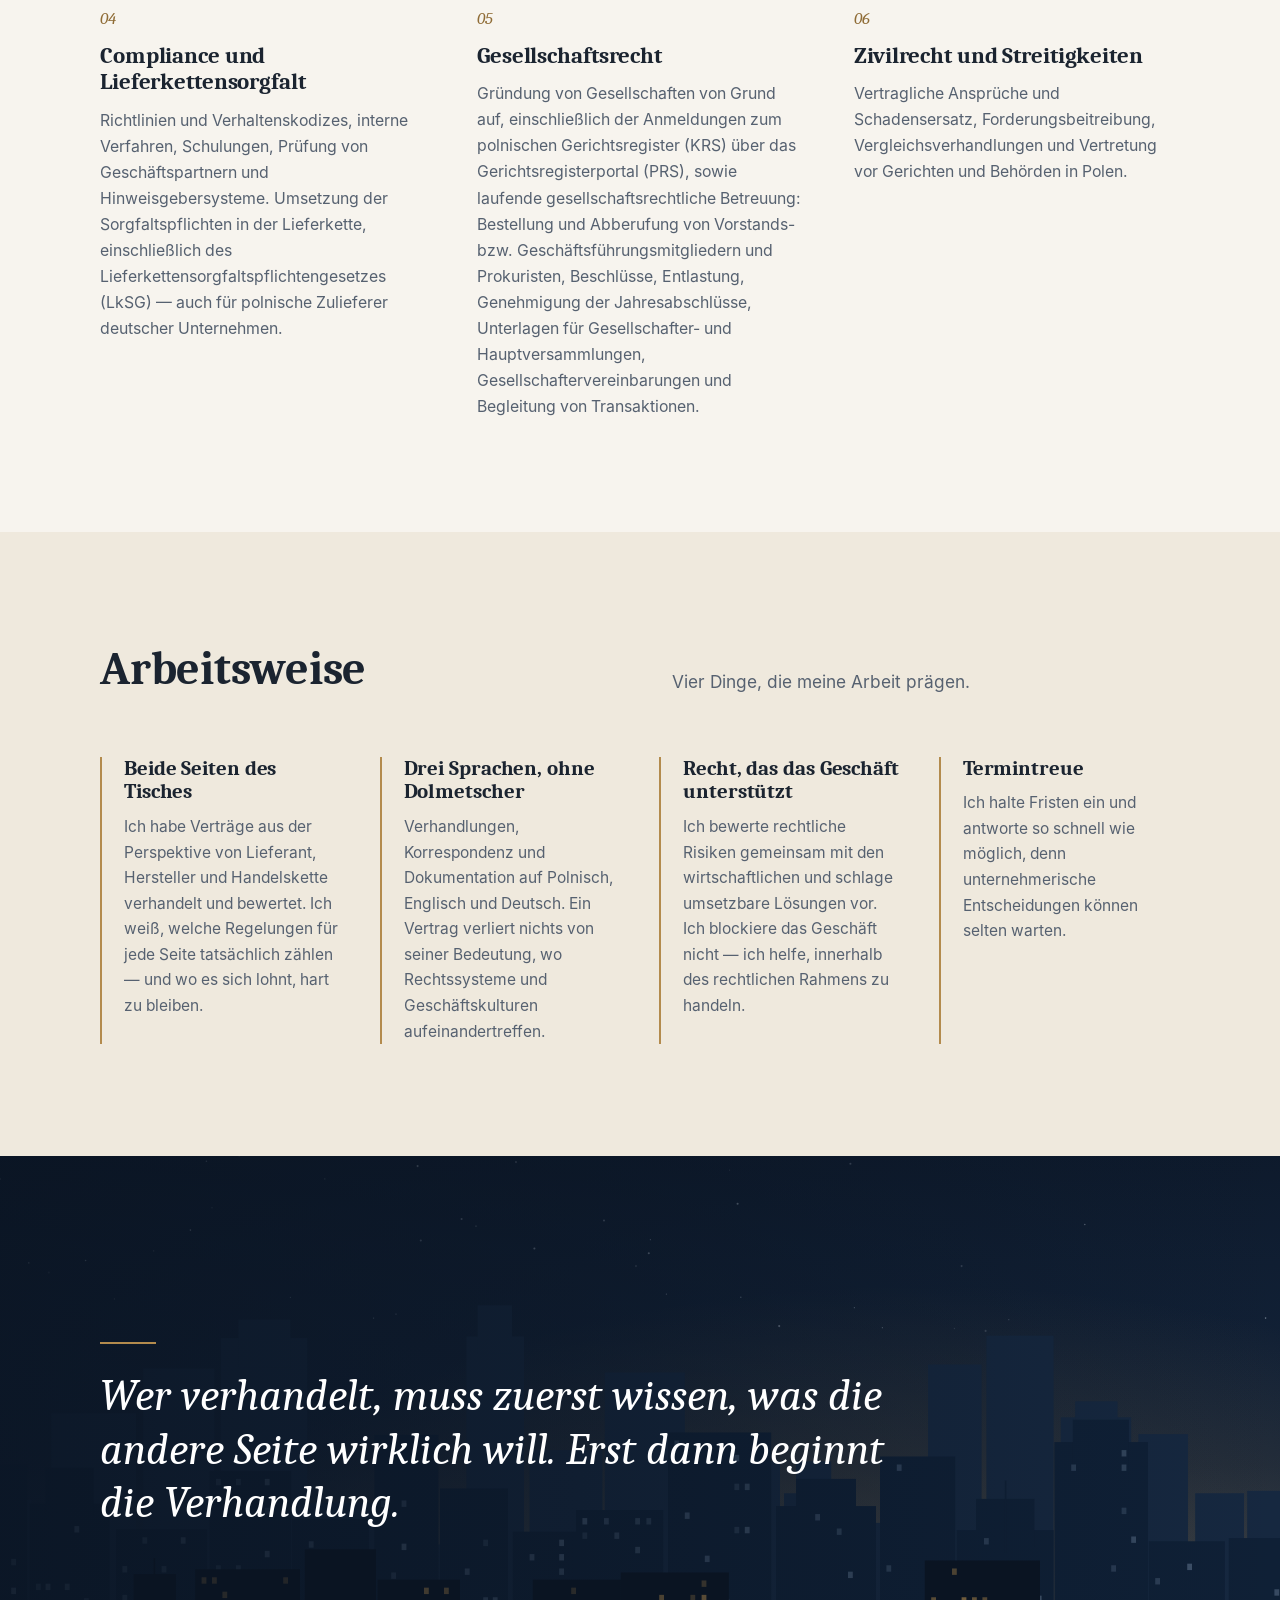
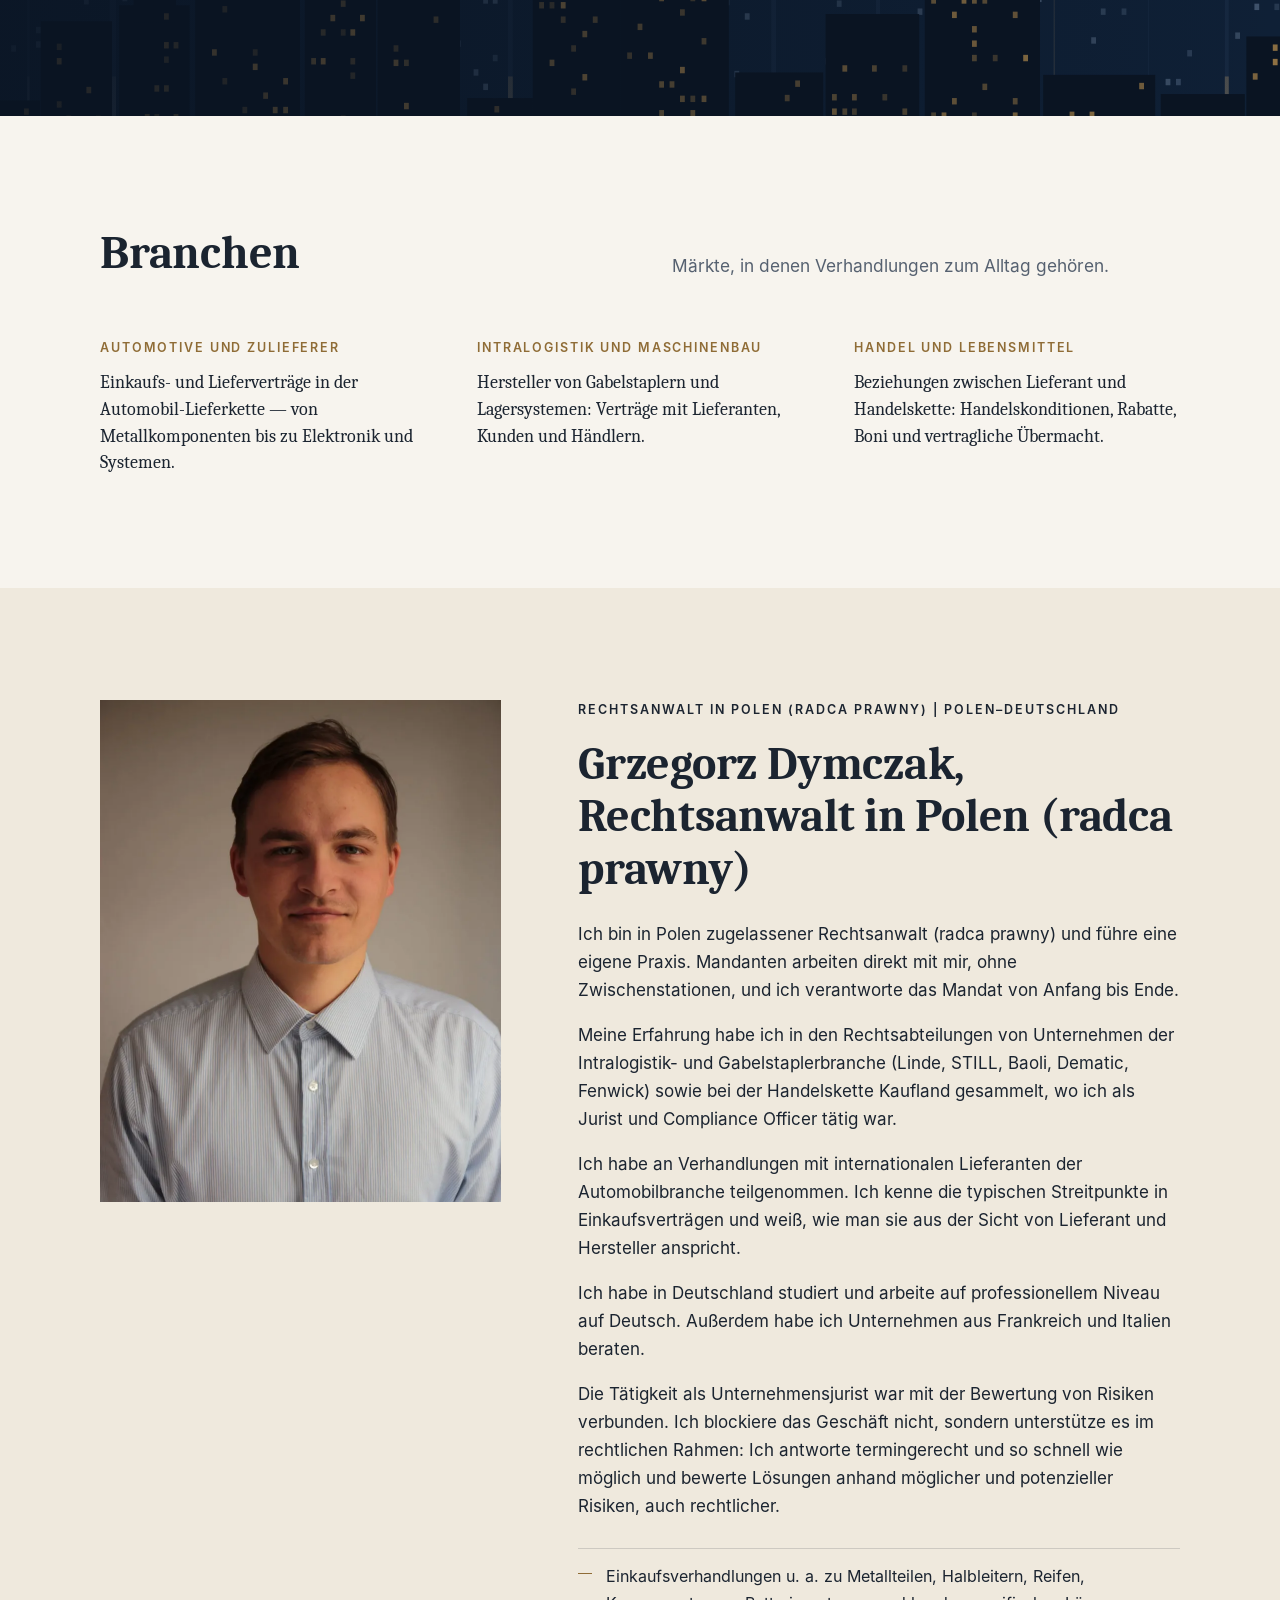
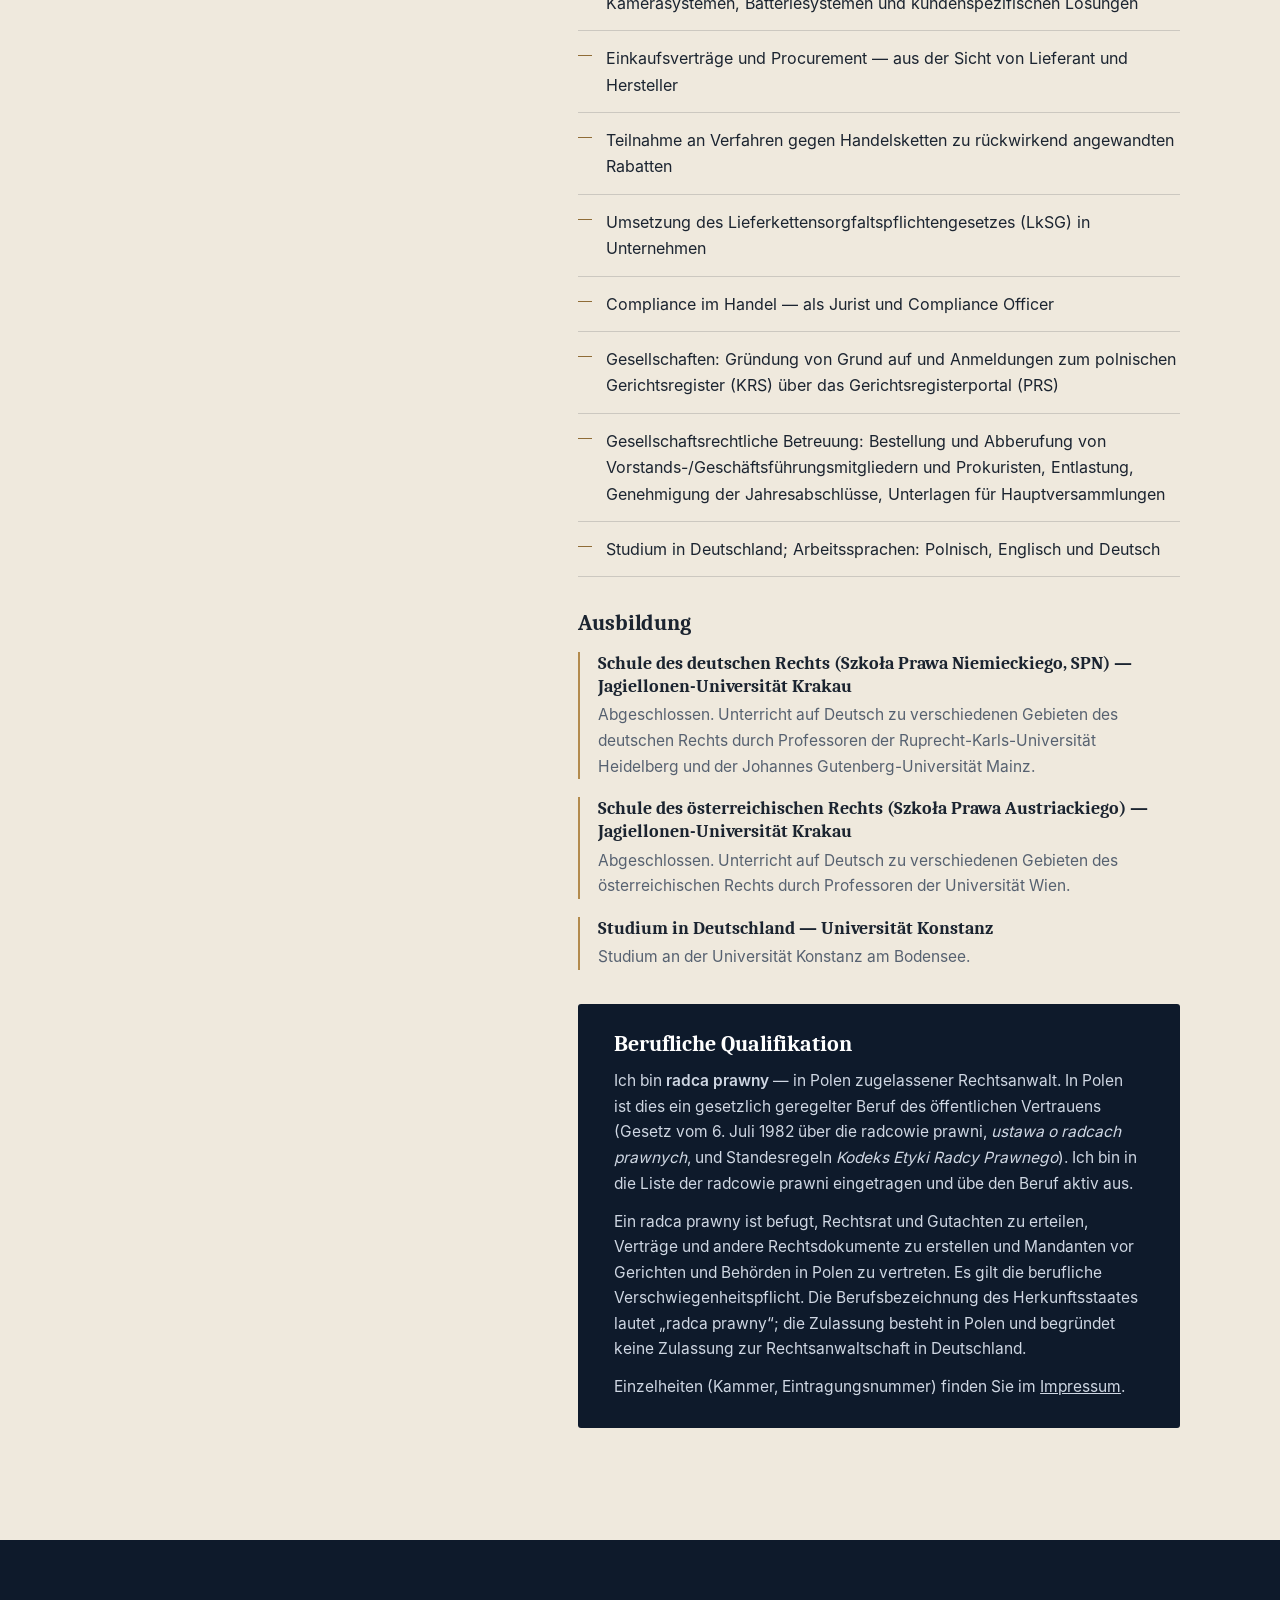
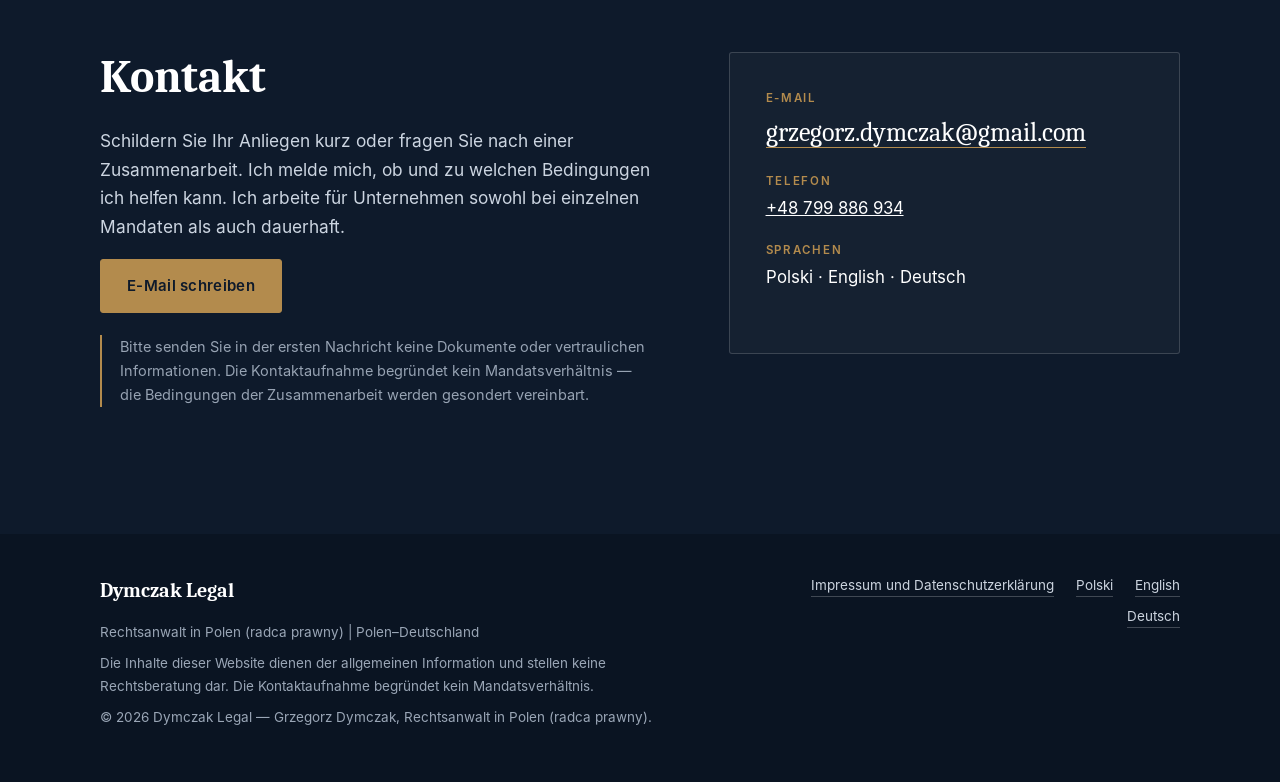
==== commit e5ccd24d: "Add files via upload" ====
--- a/de/index.html
+++ b/de/index.html
@@ -24,7 +24,7 @@
 <link rel="icon" href="/assets/img/icon-192.png" type="image/png" sizes="192x192">
 <link rel="apple-touch-icon" href="/assets/img/apple-touch-icon.png">
 <link rel="stylesheet" href="../assets/css/style.css">
-<script type="application/ld+json">{"@context": "https://schema.org", "@type": "ProfessionalService", "name": "Dymczak Legal", "url": "https://dymczaklegal.com/de/", "description": "Grzegorz Dymczak, radca prawny — in Polen zugelassener Rechtsanwalt in eigener Praxis. Verhandlungen, Einkaufs- und Lieferverträge, Compliance, Gesellschaftsrecht und Zivilrecht. Beratung auf Polnisch, Englisch und Deutsch.", "knowsLanguage": ["pl", "en", "de"], "areaServed": ["PL", "DE"], "founder": {"@type": "Person", "name": "Grzegorz Dymczak", "jobTitle": "Rechtsanwalt in Polen (radca prawny)", "knowsLanguage": ["pl", "en", "de"]}, "image": "https://dymczaklegal.com/assets/img/og.jpg"}</script>
+<script type="application/ld+json">{"@context": "https://schema.org", "@type": "ProfessionalService", "name": "Dymczak Legal", "url": "https://dymczaklegal.com/de/", "description": "Grzegorz Dymczak, radca prawny — in Polen zugelassener Rechtsanwalt in eigener Praxis. Verhandlungen, Einkaufs- und Lieferverträge, Compliance, Gesellschaftsrecht und Zivilrecht. Beratung auf Polnisch, Englisch und Deutsch.", "knowsLanguage": ["pl", "en", "de"], "areaServed": ["PL", "DE"], "founder": {"@type": "Person", "name": "Grzegorz Dymczak", "jobTitle": "Rechtsanwalt in Polen (radca prawny)", "knowsLanguage": ["pl", "en", "de"], "alumniOf": [{"@type": "CollegeOrUniversity", "name": "Jagiellonian University"}, {"@type": "CollegeOrUniversity", "name": "University of Konstanz"}]}, "image": "https://dymczaklegal.com/assets/img/og.jpg"}</script>
 </head>
 <body>
 <a class="skip" href="#main">Zum Inhalt springen</a>
@@ -96,6 +96,7 @@
    <h2>Grzegorz Dymczak, Rechtsanwalt in Polen (radca prawny)</h2>
    <p>Ich bin in Polen zugelassener Rechtsanwalt (radca prawny) und führe eine eigene Praxis. Mandanten arbeiten direkt mit mir, ohne Zwischenstationen, und ich verantworte das Mandat von Anfang bis Ende.</p><p>Meine Erfahrung habe ich in den Rechtsabteilungen von Unternehmen der Intralogistik- und Gabelstaplerbranche (Linde, STILL, Baoli, Dematic, Fenwick) sowie bei der Handelskette Kaufland gesammelt, wo ich als Jurist und Compliance Officer tätig war.</p><p>Ich habe an Verhandlungen mit internationalen Lieferanten der Automobilbranche teilgenommen. Ich kenne die typischen Streitpunkte in Einkaufsverträgen und weiß, wie man sie aus der Sicht von Lieferant und Hersteller anspricht.</p><p>Ich habe in Deutschland studiert und arbeite auf professionellem Niveau auf Deutsch. Außerdem habe ich Unternehmen aus Frankreich und Italien beraten.</p><p>Die Tätigkeit als Unternehmensjurist war mit der Bewertung von Risiken verbunden. Ich blockiere das Geschäft nicht, sondern unterstütze es im rechtlichen Rahmen: Ich antworte termingerecht und so schnell wie möglich und bewerte Lösungen anhand möglicher und potenzieller Risiken, auch rechtlicher.</p>
    <ul class="highlights"><li>Einkaufsverhandlungen u. a. zu Metallteilen, Halbleitern, Reifen, Kamerasystemen, Batteriesystemen und kundenspezifischen Lösungen</li><li>Einkaufsverträge und Procurement — aus der Sicht von Lieferant und Hersteller</li><li>Teilnahme an Verfahren gegen Handelsketten zu rückwirkend angewandten Rabatten</li><li>Umsetzung des Lieferkettensorgfaltspflichtengesetzes (LkSG) in Unternehmen</li><li>Compliance im Handel — als Jurist und Compliance Officer</li><li>Gesellschaften: Gründung von Grund auf und Anmeldungen zum polnischen Gerichtsregister (KRS) über das Gerichtsregisterportal (PRS)</li><li>Gesellschaftsrechtliche Betreuung: Bestellung und Abberufung von Vorstands-/Geschäftsführungsmitgliedern und Prokuristen, Entlastung, Genehmigung der Jahresabschlüsse, Unterlagen für Hauptversammlungen</li><li>Studium in Deutschland; Arbeitssprachen: Polnisch, Englisch und Deutsch</li></ul>
+   <div class="edu"><h3>Ausbildung</h3><ul><li><strong>Schule des deutschen Rechts (Szkoła Prawa Niemieckiego, SPN) — Jagiellonen-Universität Krakau</strong><span>Abgeschlossen. Unterricht auf Deutsch zu verschiedenen Gebieten des deutschen Rechts durch Professoren der Ruprecht-Karls-Universität Heidelberg und der Johannes Gutenberg-Universität Mainz.</span></li><li><strong>Schule des österreichischen Rechts (Szkoła Prawa Austriackiego) — Jagiellonen-Universität Krakau</strong><span>Abgeschlossen. Unterricht auf Deutsch zu verschiedenen Gebieten des österreichischen Rechts durch Professoren der Universität Wien.</span></li><li><strong>Studium in Deutschland — Universität Konstanz</strong><span>Studium an der Universität Konstanz am Bodensee.</span></li></ul></div>
    <div class="quals"><h3>Berufliche Qualifikation</h3><p>Ich bin <strong>radca prawny</strong> — in Polen zugelassener Rechtsanwalt. In Polen ist dies ein gesetzlich geregelter Beruf des öffentlichen Vertrauens (Gesetz vom 6. Juli 1982 über die radcowie prawni, <em>ustawa o radcach prawnych</em>, und Standesregeln <em>Kodeks Etyki Radcy Prawnego</em>). Ich bin in die Liste der radcowie prawni eingetragen und übe den Beruf aktiv aus.</p><p>Ein radca prawny ist befugt, Rechtsrat und Gutachten zu erteilen, Verträge und andere Rechtsdokumente zu erstellen und Mandanten vor Gerichten und Behörden in Polen zu vertreten. Es gilt die berufliche Verschwiegenheitspflicht. Die Berufsbezeichnung des Herkunftsstaates lautet „radca prawny“; die Zulassung besteht in Polen und begründet keine Zulassung zur Rechtsanwaltschaft in Deutschland.</p><p>Einzelheiten (Kammer, Eintragungsnummer) finden Sie im <a href="impressum.html">Impressum</a>.</p></div>
   </div>
  </div>
--- a/assets/css/style.css
+++ b/assets/css/style.css
@@ -126,6 +126,14 @@
 .quals p { color: #cfd7e3; font-size: 15.5px; margin-bottom: .8em; }
 .quals p:last-child { margin-bottom: 0; }
 
+/* ---------- Education ---------- */
+.edu { margin: 34px 0; }
+.edu h3 { font-size: 1.35rem; margin-bottom: 16px; }
+.edu li { padding-left: 18px; border-left: 2px solid var(--brass); margin-bottom: 18px; }
+.edu li:last-child { margin-bottom: 0; }
+.edu strong { display: block; font-family: var(--serif); font-size: 1.12rem; line-height: 1.3; margin-bottom: 4px; }
+.edu span { display: block; color: var(--muted); font-size: 15.5px; }
+
 /* ---------- Contact ---------- */
 .contact { background: var(--navy); color: #fff; }
 .contact__grid { display: grid; grid-template-columns: 1.1fr .9fr; gap: clamp(32px, 6vw, 88px); align-items: start; }
